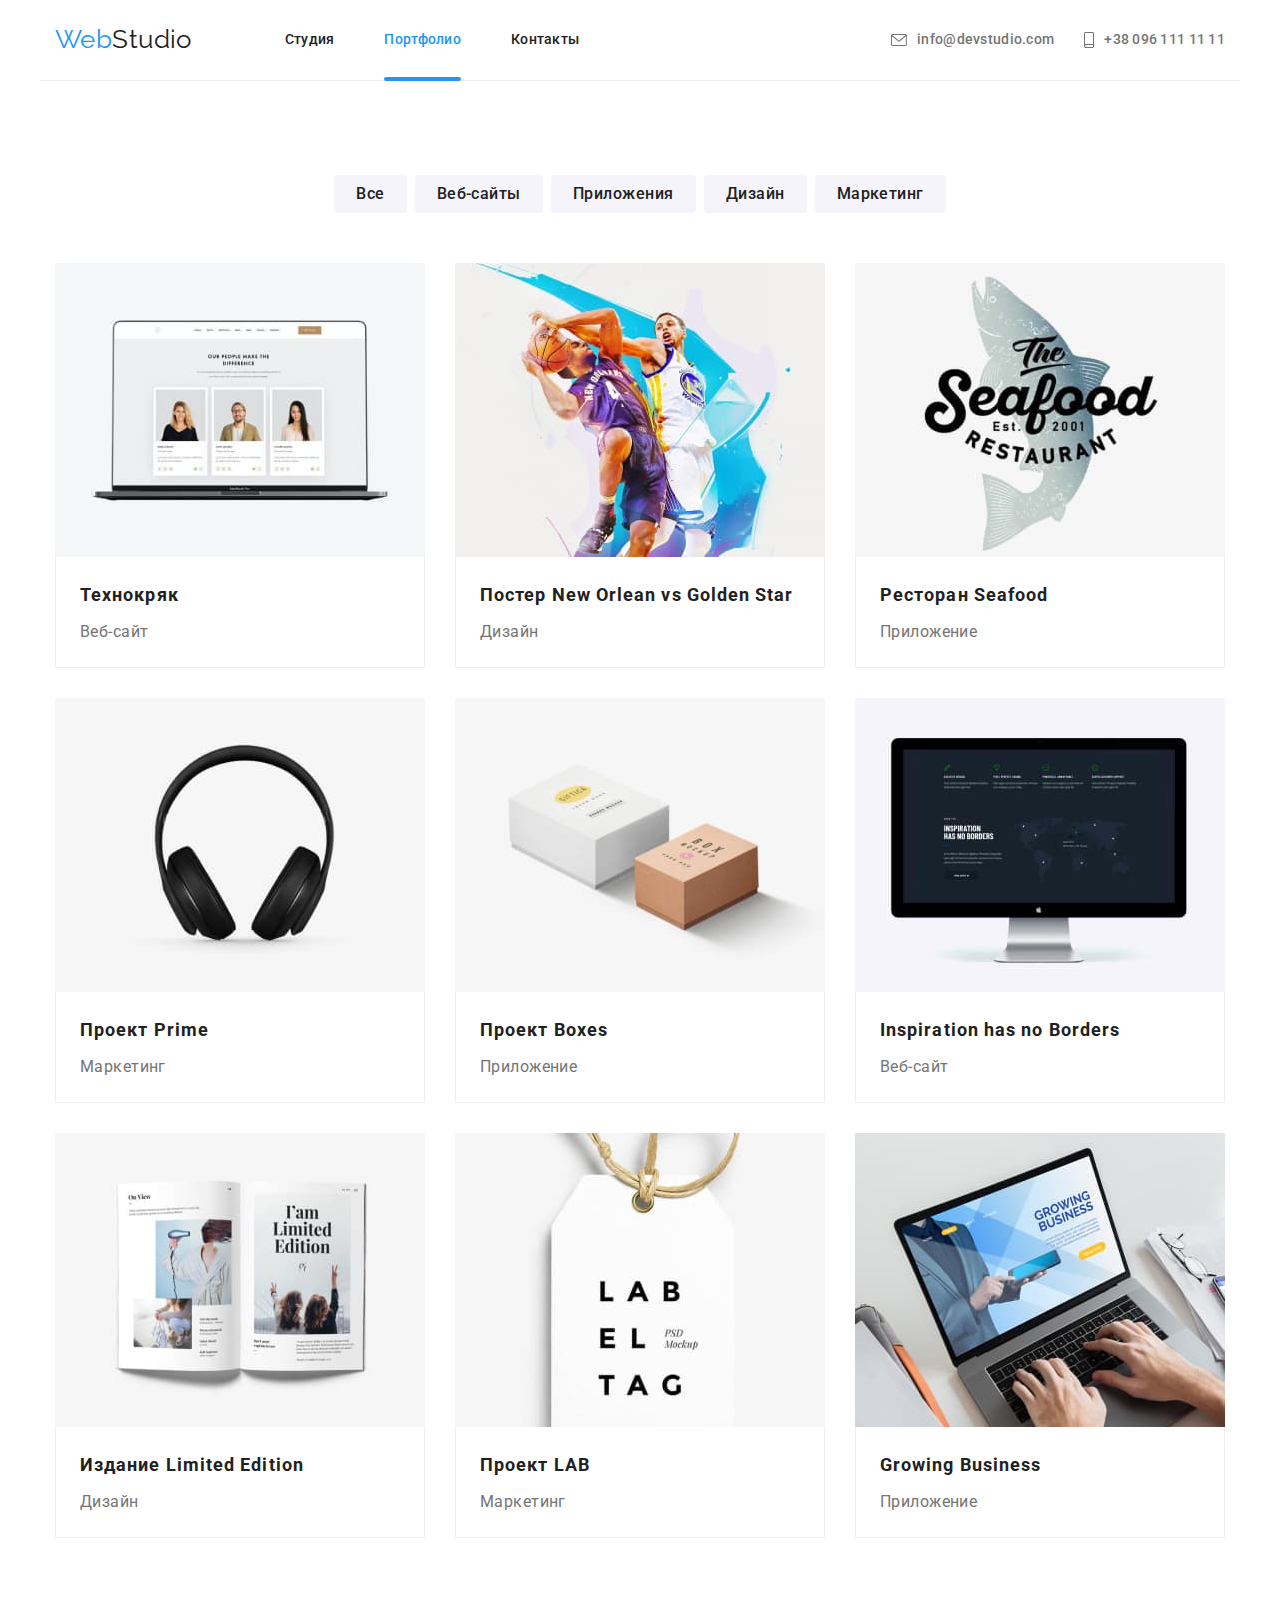
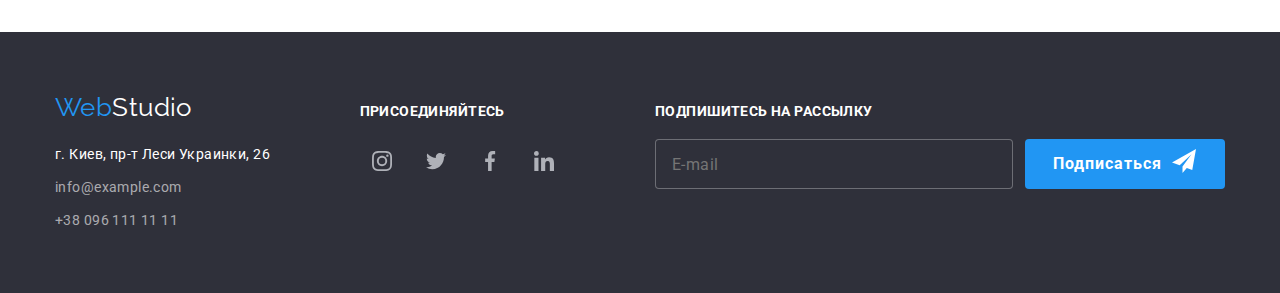
==== portfolio.html @ 9ead5c10 "bem" ====
<!DOCTYPE html>
<html lang="ru">
  <head>
    <meta charset="UTF-8" />
    <meta http-equiv="X-UA-Compatible" content="IE=edge" />
    <meta name="viewport" content="width=device-width, initial-scale=1.0" />
    <title>Портфолио</title>
    <!-- Шрифты -->
    <link rel="preconnect" href="https://fonts.googleapis.com" />
    <link rel="preconnect" href="https://fonts.gstatic.com" crossorigin />
    <link
      href="https://fonts.googleapis.com/css2?family=Raleway:wght@700&family=Roboto:wght@400;500;700;900&display=swap"
      rel="stylesheet"
    />
    <!-- Нормализация -->
    <link
      rel="stylesheet"
      href="https://cdnjs.cloudflare.com/ajax/libs/modern-normalize/1.1.0/modern-normalize.min.css"
    />
    <!-- Стили -->
    <link rel="stylesheet" href="./css/styles.css" />
  </head>
  <body>
    <header>
      <div class="container page__header">
        <nav class="nav">
          <a href="./index.html" class="header__logo logo"
            >Web<span class="header__studio">Studio </span>
          </a>
          <ul class="nav__list">
            <li class="nav__item">
              <a href="./index.html" class="nav__link">Студия</a>
            </li>
            <li class="nav__item">
              <a href="./portfolio.html" class="nav__link current">Портфолио</a>
            </li>
            <li class="nav__item">
              <a href="#" class="nav__link">Контакты</a>
            </li>
          </ul>
        </nav>
        <ul class="contact">
          <li class="contact__item">
            <a class="contact__link" href="mailto:info@devstudio.com">
              <svg class="contact__icon" width="16" height="12">
                <use href="./images/icons.svg#icon-envelope"></use>
              </svg>
              info@devstudio.com</a
            >
          </li>
          <li class="contact__item">
            <a class="contact__link" href="tel:+380961111111">
              <svg class="contact__icon" width="10" height="16">
                <use href="./images/icons.svg#icon-sphone"></use>
              </svg>
              +38 096 111 11 11</a
            >
          </li>
        </ul>
      </div>
    </header>
    <main>
      <section class="section">
        <div class="container">
          <h1 class="visually-hidden">Работы</h1>
          <!-- Работы скрыты -->
          <ul class="filtr">
            <li class="filtr__item">
              <button class="filtr__button" type="button">Все</button>
            </li>
            <li class="filtr__item">
              <button class="filtr__button" type="button">Веб-сайты</button>
            </li>
            <li class="filtr__item">
              <button class="filtr__button" type="button">Приложения</button>
            </li>
            <li class="filtr__item">
              <button class="filtr__button" type="button">Дизайн</button>
            </li>
            <li class="filtr__item">
              <button class="filtr__button" type="button">Маркетинг</button>
            </li>
          </ul>
          <ul class="project">
            <li class="project__item">
              <a class="project__link" href="#">
                <div class="project__thumb">
                  <img
                    src="./images/project-1.jpg"
                    alt="Веб-сайт"
                    width="370"
                  />
                  <div class="project__back">
                    <p>
                      Ресурс предлагает комплексные предложения с разным уровнем
                      функционала и сервисов. Все это позволит посетителю
                      получить исчерпывающие сведения о компании или частном
                      лице.
                    </p>
                  </div>
                </div>
                <div class="project__title">
                  <h2 class="project__name">Технокряк</h2>
                  <p class="project__product">Веб-сайт</p>
                </div></a
              >
            </li>
            <li class="project__item">
              <a class="project__link" href="#">
                <div class="project__thumb">
                  <img src="./images/project-2.jpg" alt="Дизайн" width="370" />
                  <div class="project__back">
                    <p>
                      Ресурс предлагает комплексные предложения с разным уровнем
                      функционала и сервисов. Все это позволит посетителю
                      получить исчерпывающие сведения о компании или частном
                      лице.
                    </p>
                  </div>
                </div>
                <div class="project__title">
                  <h2 class="project__name">
                    Постер New Orlean vs Golden Star
                  </h2>
                  <p class="project__product">Дизайн</p>
                </div></a
              >
            </li>
            <li class="project__item">
              <a class="project__link" href="#">
                <div class="project__thumb">
                  <img
                    src="./images/project-3.jpg"
                    alt="Приложение"
                    width="370"
                  />
                  <div class="project__back">
                    <p>
                      Ресурс предлагает комплексные предложения с разным уровнем
                      функционала и сервисов. Все это позволит посетителю
                      получить исчерпывающие сведения о компании или частном
                      лице.
                    </p>
                  </div>
                </div>
                <div class="project__title">
                  <h2 class="project__name">Ресторан Seafood</h2>
                  <p class="project__product">Приложение</p>
                </div></a
              >
            </li>
            <li class="project__item">
              <a class="project__link" href="#">
                <div class="project__thumb">
                  <img
                    src="./images/project-4.jpg"
                    alt="Маркетинг"
                    width="370"
                  />
                  <div class="project__back">
                    <p>
                      Ресурс предлагает комплексные предложения с разным уровнем
                      функционала и сервисов. Все это позволит посетителю
                      получить исчерпывающие сведения о компании или частном
                      лице.
                    </p>
                  </div>
                </div>
                <div class="project__title">
                  <h2 class="project__name">Проект Prime</h2>
                  <p class="project__product">Маркетинг</p>
                </div></a
              >
            </li>
            <li class="project__item">
              <a class="project__link" href="#">
                <div class="project__thumb">
                  <img
                    src="./images/project-5.jpg"
                    alt="Приложение"
                    width="370"
                  />
                  <div class="project__back">
                    <p>
                      Ресурс предлагает комплексные предложения с разным уровнем
                      функционала и сервисов. Все это позволит посетителю
                      получить исчерпывающие сведения о компании или частном
                      лице.
                    </p>
                  </div>
                </div>
                <div class="project__title">
                  <h2 class="project__name">Проект Boxes</h2>
                  <p class="project__product">Приложение</p>
                </div></a
              >
            </li>
            <li class="project__item">
              <a class="project__link" href="#">
                <div class="project__thumb">
                  <img
                    src="./images/project-6.jpg"
                    alt="Веб-сайт"
                    width="370"
                  />
                  <div class="project__back">
                    <p>
                      Ресурс предлагает комплексные предложения с разным уровнем
                      функционала и сервисов. Все это позволит посетителю
                      получить исчерпывающие сведения о компании или частном
                      лице.
                    </p>
                  </div>
                </div>
                <div class="project__title">
                  <h2 class="project__name">Inspiration has no Borders</h2>
                  <p class="project__product">Веб-сайт</p>
                </div></a
              >
            </li>
            <li class="project__item">
              <a class="project__link" href="#">
                <div class="project__thumb">
                  <img src="./images/project-7.jpg" alt="Дизайн" width="370" />
                  <div class="project__back">
                    <p>
                      Ресурс предлагает комплексные предложения с разным уровнем
                      функционала и сервисов. Все это позволит посетителю
                      получить исчерпывающие сведения о компании или частном
                      лице.
                    </p>
                  </div>
                </div>
                <div class="project__title">
                  <h2 class="project__name">Издание Limited Edition</h2>
                  <p class="project__product">Дизайн</p>
                </div></a
              >
            </li>
            <li class="project__item">
              <a class="project__link" href="#">
                <div class="project__thumb">
                  <img
                    src="./images/project-8.jpg"
                    alt="Маркетинг"
                    width="370"
                  />
                  <div class="project__back">
                    <p>
                      Ресурс предлагает комплексные предложения с разным уровнем
                      функционала и сервисов. Все это позволит посетителю
                      получить исчерпывающие сведения о компании или частном
                      лице.
                    </p>
                  </div>
                </div>
                <div class="project__title">
                  <h2 class="project__name">Проект LAB</h2>
                  <p class="project__product">Маркетинг</p>
                </div></a
              >
            </li>
            <li class="project__item">
              <a class="project__link" href="#">
                <div class="project__thumb">
                  <img
                    src="./images/project-9.jpg"
                    alt="Приложение"
                    width="370"
                  />
                  <div class="project__back">
                    <p>
                      Ресурс предлагает комплексные предложения с разным уровнем
                      функционала и сервисов. Все это позволит посетителю
                      получить исчерпывающие сведения о компании или частном
                      лице.
                    </p>
                  </div>
                </div>
                <div class="project__title">
                  <h2 class="project__name">Growing Business</h2>
                  <p class="project__product">Приложение</p>
                </div></a
              >
            </li>
          </ul>
        </div>
      </section>
    </main>
    <footer class="section footer">
      <div class="container basement">
        <div class="info">
          <a href="./index.html" class="logo"
            >Web<span class="basement-studio">Studio</span>
          </a>
          <address>
            <ul class="info__list">
              <li class="info__item">
                <a
                  class="info__link"
                  href="https://goo.gl/maps/kv4M4T3cow1a3KDr5"
                  >г. Киев, пр-т Леси Украинки, 26</a
                >
              </li>
              <li class="info__item">
                <a class="info__contact" href="mailto:info@example.com"
                  >info@example.com</a
                >
              </li>
              <li class="info__item">
                <a class="info__contact" href="tel:+380961111111"
                  >+38 096 111 11 11</a
                >
              </li>
            </ul>
          </address>
        </div>
        <div class="social">
          <strong class="basement__title">присоединяйтесь</strong>
          <ul class="social__list">
            <li class="social__item">
              <a class="social__link" href="#">
                <svg class="social__icon instagram">
                  <use href="./images/icons.svg#icon-instagram"></use>
                </svg>
              </a>
            </li>
            <li class="social__item">
              <a class="social__link" href="#">
                <svg class="social__icon twitter">
                  <use href="./images/icons.svg#icon-twitter"></use>
                </svg>
              </a>
            </li>
            <li class="social__item">
              <a class="social__link" href="#">
                <svg class="social__icon facebook">
                  <use href="./images/icons.svg#icon-facebook"></use>
                </svg>
              </a>
            </li>
            <li class="social__item">
              <a class="social__link" href="#">
                <svg class="social__icon linkedin">
                  <use href="./images/icons.svg#icon-linkedin"></use>
                </svg>
              </a>
            </li>
          </ul>
        </div>
        <div class="subscribe">
          <strong class="basement__title">Подпишитесь на рассылку</strong>
          <form class="subscribe__form">
            <label>
              <input
                placeholder="E-mail"
                type="email"
                class="subscribe__input"
              />
            </label>
            <button type="submit" class="button subscribe__button">
              Подписаться
              <svg class="subscribe__send">
                <use href="./images/icons.svg#icon-send"></use>
              </svg>
            </button>
          </form>
        </div>
      </div>
    </footer>
    <script src="./js/modal.js"></script>
  </body>
</html>
---- css/styles.css ----
/* ------------------------------------------- */
:root {
  --general-text-color: #757575;
  --link-hover-color: #2196f3;
  --tit-text-color: #212121;
  --white-text-color: #FFFFFF;
  --bcg-filtr-color:#F5F4FA;
  --bg-color-second:#2F303A;
  --background-color-hover: #188CE8;
  --border-color: #eeeeee;
  --social-network: #AFB1B8;
  --contact-text-color:rgba(255, 255, 255, 0.6);
  --social-network-bcg:rgba(255, 255, 255, 0.1);
  --doing-bcg:rgba(47, 48, 58, 0.8);
  --project-bcg:rgba(33, 150, 243, 0.9);
  --input-bcg:rgba(255, 255, 255, 0.3);
}
/* ------------------------------------------- */
/* Сброс стилей */
h1,h2,h3,h4,p,ul {
  margin: 0;
  padding: 0;
}
ul {
  list-style: none;
  font-style: normal;
}
a {
  text-decoration: none;
}
img {
  display: block;
  max-width: 100%;
  height: auto;
}
/* Сброс стилей */
/* ------------------------------------------- */
body {
  background-color: var(--white-text-color);
  font-family: Roboto, sans-serif;
  letter-spacing: 0.03em;
  color: var(--general-text-color);
  font-size: 14px;
}
/* ------------------------------------------- */
.container {
  margin: 0 auto;
  width: 1200px;
  padding-left: 15px;
  padding-right: 15px;
}
.title {
  font-weight: 700;
  font-size: 36px;
  line-height: 1.16;
  text-align: center;
  color: var(--tit-text-color);
}
.section {
  max-width: 1600px;
  margin-left: auto;
  margin-right: auto;
  padding-top: 94px;
  padding-bottom: 94px;
}
.visually-hidden {
  position: absolute;
  width: 1px;
  height: 1px;
  margin: -1px;
  padding: 0;
  overflow: hidden;
  border: 0;
  clip: rect(0 0 0 0);
}


/* ------------------------------------------- */
/* Hedder */
.page__header {
  display: flex;
  max-width: 1600px;
  padding-top: 0px;
  padding-bottom: 0px;
  margin-left: auto;
  margin-right: auto;
  border-bottom:var(--border-color) solid 1px;
}
.nav {
  display: flex;
}
.header__logo {
  padding-top: 24px;
  padding-bottom: 25px;
  margin-right: 93px;
}

/* общие стили лого */
.logo {
  font-family: Raleway, sans-serif;
  font-size: 26px;
  line-height: 1.19;
  color: var(--link-hover-color);
}
.header__studio {
  color: var(--tit-text-color);
}
.basement-studio {
  color: var(--white-text-color);
}
/*  */


.nav__list {
  display: flex;
}
.nav__item:not(:first-child) {
  margin-left: 50px;
}
.nav__link {
  display: flex;
  padding-top: 32px;
  padding-bottom: 32px;
  letter-spacing: 0.02em;
  font-weight: 500;
  line-height: 1.14;
  color: var(--tit-text-color);
  transition: color 250ms cubic-bezier(0.4, 0, 0.2, 1);
}
.nav__link:hover,
.nav__link:focus {
  color: var(--link-hover-color);
}
.current {
  color: var(--link-hover-color);
  position: relative;
}
.current::after {
  content: "";
  position: absolute;
  bottom: -1px;
  left: 0;
  width: 100%;
  height: 4px;
  background-color: var(--link-hover-color);
  border-radius: 2px;
}
.contact {
  display: flex;
  margin-left: auto;
}
.contact__item:last-child {
  margin-left: 30px;
}
.contact__link{
  display: flex;
  align-items: center;
  padding-top: 32px;
  padding-bottom: 32px;
  letter-spacing: 0.02em;
  font-weight: 500;
  line-height: 1.14;
  transition: color 250ms cubic-bezier(0.4, 0, 0.2, 1);
  color: var(--general-text-color);
}
.contact__link:hover,
.contact__link:focus {
  color: var(--link-hover-color);
}
.contact__icon {
  fill: currentColor;
  margin-right: 10px;
}
/* Hedder */
/* ------------------------------------------- */
/* Backdrop */
.backdrop {
  position: fixed;
  width: 100%;
  height: 100%;
  top: 0;
  left: 0;
  background-color: rgba(0, 0, 0, 0.2);
  opacity: 1;
  transform: scale(1);
  z-index: 1;
  transition: transform 250ms cubic-bezier(0.4, 0, 0.2, 1), 
visibility 250ms cubic-bezier(0.4, 0, 0.2, 1),
opacity 250ms cubic-bezier(0.4, 0, 0.2, 1);
}
.is-hidden {
  visibility: hidden;
  opacity: 0;
  transform: scale(0);
  pointer-events: none;
}
.modal {
  position: absolute;
  display: block;
  top: 50%;
  left: 50%;
  transform: translate(-50%, -50%);
  padding: 40px;

  min-width: 528px;
  box-shadow: 0px 1px 3px rgba(0, 0, 0, 0.12),
  0px 1px 1px rgba(0, 0, 0, 0.14),
  0px 2px 1px rgba(0, 0, 0, 0.2);
  border-radius: 4px;
  background-color: var(--white-text-color);

}
.modal__close {
  position: absolute;
  padding: 0;
  right: 8px;
  top: 8px;
  width: 30px;
  height: 30px;
  cursor: pointer;
  background-color: var(--white-text-color);
  border: 1px solid rgba(0, 0, 0, 0.1);
  border-radius: 50%;
}

.modal__icon {
  width: 11px;
  height: 11px;
  fill: black;
  transition: fill 250ms cubic-bezier(0.4, 0, 0.2, 1);
}

.modal__close:hover .modal__icon,
.modal__close:focus .modal__icon {
  fill: var(--link-hover-color);
}

.form__header {
  display: block;
  padding-left: 4px;
  font-weight: 700;
  font-size: 20px;
  line-height: 1.15;
  color: var(--tit-text-color);
}
.form__field {
  display: block;
  position: relative;

}
.form__input {
  width: 100%;
  padding-top: 12px;
  padding-bottom: 12px;
  padding-left: 42px;
  margin-top: 4px;
  border: 1px solid rgba(33, 33, 33, 0.2);
  border-radius: 4px;
}
.form__input:focus {
  border: 1px solid var(--link-hover-color);
  outline: var(--link-hover-color);
  cursor: pointer;
}
.form__label {
  display: block;
  margin-top: 10px;
  font-size: 12px;
  line-height: 1.16;
  letter-spacing: 0.01em;
}
.form__icon {
  fill: var(--tit-text-color);
  position: absolute;
  top: 29px;
  left: 15px;
  width: 18px;
  height: 18px;
}
.form__input:focus + .form__icon {
  fill: var(--link-hover-color);
}
.form__input--comment {
  display: block;
  padding-left: 16px;
  padding-right: 16px;
  resize: none;
  height: 120px;
}
.form__input--comment::placeholder {
  font-size: 12px;
  line-height: 1.16;
  letter-spacing: 0.01em;
  color: rgba(117, 117, 117, 0.5);
}
.check {
position: relative;
display: flex;
margin-top: 20px;
margin-bottom: 30px;
}
.check__label {
  line-height: 1.71;
  margin-left: 30px;
}
.chec__link {
  color: var(--link-hover-color);
  text-decoration: underline;
}
.check__input {
  position: absolute;
  width: 1px;
  height: 1px;
  margin: -1px;
  padding: 0;
  overflow: hidden;
  border: 0;
  clip: rect(0 0 0 0);
}
.check__icon {
  position: absolute;
  display: block;
  width: 16px;
  height: 15px;
  top: 4px;
  left: 9px;
  background-size: cover;
  background-position:center;
  background-origin: border-box;
  background-image: url(../images/border.svg);
  transition: background-image 250ms cubic-bezier(0.4, 0, 0.2, 1);
}
.check__input:checked ~ .check__icon{
border-color: transparent;
background-image: url(../images/check1.svg);
}


/* Backdrop */
/* ------------------------------------------- */
/* Section one */
.hero {
  background-color: var(--bg-color-second);
  background-image: linear-gradient( to right,rgba(47, 48, 58, 0.4), rgba(47, 48, 58, 0.4)),url("../images/bcg-img.jpg");
  background-repeat: no-repeat;
  background-position: center;
  background-size: cover;
  text-align: center;
  padding-top: 200px;
  padding-bottom: 200px;
  max-width: 1600px;
}
.hero__title{
  margin: 0 auto 30px;
  width: 696px;
  font-weight: 900;
  font-size: 44px;
  line-height: 1.36;
  letter-spacing: 0.06em;
  text-transform: uppercase;
  color: var(--white-text-color);
}

/* Section one */
/* ------------------------------------------- */
/* Section two */
.peculiarities {
  padding-bottom: 0;
}
.peculiarities__list {
  display: flex;
  justify-content: center;
}
.peculiarities__title {
  margin-top: 30px;
  margin-bottom: 10px;
  font-weight: 700;
  line-height: 1.14;
  font-size: 14px;
  text-transform: uppercase;
  color: var(--tit-text-color);
}
.peculiarities__item:not(:last-child) {
  margin-right: 30px;
}
.peculiarities__box {
  display: flex;
  align-items: center;
  justify-content: center;
  height: 120px;
  background-color: var(--bcg-filtr-color);
}
.peculiarities__par {
  line-height: 1.71;
}
/* Section two */
/* ------------------------------------------- */
/* Section three */
.doing__list{
  display: flex;
  margin-top: 50px;
}
.doing__item {
  display: flex;
}
.doing__item:not(:last-child) {
  margin-right: 30px;
}
.doing__thumb {
  position: relative;
}
.doing__caption {
  position: absolute;
  bottom: 0;
  width: 100%;
  height: 70px;
  background-color: var(--doing-bcg);
  padding-top: 27px;
}
.doing__name {
  font-weight: 700;
  font-size: 14px;
  line-height: 1.14;
  text-align: center;
  text-transform: uppercase;
  color: var(--white-text-color);
}
/* Section three */
/* ------------------------------------------- */
/* Section four */
.employee {
  background-color: var(--bcg-filtr-color);
}
.employee__list {
  display: flex;
  flex-wrap: wrap;
  margin-top: 50px;
}
.employee__name, .employee__position{
  font-size: 16px;
  line-height: 1.18;
  text-align: center;
}
.employee__name {
  margin-bottom: 10px;
  font-weight: 500;
  color: var(--tit-text-color);
}
.employee__item:not(:last-child) {
  margin-right: 30px;
}
.employee__item {
box-shadow: 0px 1px 3px rgba(0, 0, 0, 0.12),
0px 1px 1px rgba(0, 0, 0, 0.14),
0px 2px 1px rgba(0, 0, 0, 0.2);
}

.employee__caption{
  background-color: var(--white-text-color);
  padding-top: 30px;
  padding-bottom: 30px;
  border-radius: 0px 0px 4px 4px;
  border-right: var(--border-color) solid 1px;
  border-bottom: var(--border-color) solid 1px;
  border-left: var(--border-color) solid 1px;
}
.employee__position {
  margin-bottom: 16px;
}

/* Section four */
/* ------------------------------------------- */
/* Section five */
.client__list{
  display: flex;
  justify-content: center;
  margin-top: 50px;
}
.client__link {
  display: flex;
  border-radius: 4px;
  border: 1px solid var(--social-network);
  color: var(--social-network);
  transition: color 250ms cubic-bezier(0.4, 0, 0.2, 1),
   border 250ms cubic-bezier(0.4, 0, 0.2, 1);
}
.client__link:hover,
.client__link:focus {
  border: 1px solid var(--link-hover-color);
  color: var(--link-hover-color);
}
.client__item:not(:last-child) {
  margin-right: 30px;
}
.client__icon {
  fill: currentColor;
  width: 170px;
  height: 92px;
}
/* Section five */
/* ------------------------------------------- */
/* Filtr */
.filtr {
  display: flex;
  justify-content: center;
  margin-bottom: 50px;
}
.filtr__item:not(:last-child) {
  margin-right: 8px;
}
.filtr__button {
  padding: 6px 22px;
  border-radius: 4px;
  border: none;
  cursor: pointer;
  font-family: Roboto,sans-serif;  
  font-weight: 500;
  font-size: 16px;
  line-height: 1.62;
  letter-spacing: 0.03em;
  background-color: var(--bcg-filtr-color);
  color: var(--tit-text-color);
  transition: color 250ms cubic-bezier(0.4, 0, 0.2, 1), 
  background-color 250ms cubic-bezier(0.4, 0, 0.2, 1), 
  box-shadow 250ms cubic-bezier(0.4, 0, 0.2, 1);
}
.filtr__button:hover,
.filtr__button:focus {
  background-color: var(--link-hover-color);
  color: var(--white-text-color);
  box-shadow: 0px 3px 1px rgba(0, 0, 0, 0.1), 0px 1px 2px rgba(0, 0, 0, 0.08), 0px 2px 2px rgba(0, 0, 0, 0.12);
}
/* Filtr */
/* ------------------------------------------- */
/* Project */

.project {
  display: flex;
  flex-wrap: wrap;
  margin-left: -30px;
  margin-top: -30px;
}
.project__item {
  margin-left: 30px;
  margin-top: 30px;
}
.project__name {
  margin-bottom: 4px;
  font-weight: 700;
  font-size: 18px;
  line-height: 2;
  letter-spacing: 0.06em;
  color: var(--tit-text-color);
}

.project__product {
  font-size: 16px;
  line-height: 1.88;
  color: var(--general-text-color);
}

.project__title {
  padding: 20px 24px;
  border-left: var(--border-color) solid 1px;
  border-right: var(--border-color) solid 1px;
  border-bottom: var(--border-color) solid 1px;
}
.project__link {
  display: block;
  transition: box-shadow 250ms cubic-bezier(0.4, 0, 0.2, 1);
}
.project__link:hover,
.project__link:focus {
  box-shadow: 0px 1px 1px rgba(0, 0, 0, 0.12),
  0px 4px 4px rgba(0, 0, 0, 0.06),
  1px 4px 6px rgba(0, 0, 0, 0.16);
}
.project__thumb {
  position: relative;
  overflow: hidden;
}
.project__back {
  position: absolute;
  padding: 63px 24px;
  top: 0;

  background-color: var(--project-bcg) ;
  color: var(--white-text-color);
  font-size: 18px;
  line-height: 1.56;

  transition: transform 500ms cubic-bezier(0.4, 0, 0.2, 1);
  transform: translateY(100%);
}
.project__link:hover .project__back,
.project__link:focus .project__back{
  transform: translateY(0);
}
/* Project */
/* ------------------------------------------- */
/* Footer */

.footer {
  background-color: var(--bg-color-second);
  padding-top: 60px;
  padding-bottom: 60px;
}
.basement {
  display: flex;
  align-items: baseline;
}
.basement__title {
  display: block;
  margin-bottom: 20px;
  font-weight: 700;
  line-height: 16px;
  text-transform: uppercase;
  color: var(--white-text-color);
}
.info__link {
  color: var(--white-text-color);
}
.info__list {
  margin-top: 20px;
  line-height: 1.71;
}
.info__item:not(:first-child) {
  margin-top: 9px;
}
.info__contact {
  color: var(--contact-text-color);
  transition: color 250ms cubic-bezier(0.4, 0, 0.2, 1);
}

.info__contact:hover,
.info__contact:focus {
  color: var(--link-hover-color);
}
.social {
  margin-left: auto; /* margin-left: 70px; */
}
.subscribe {
  margin-left: auto; /* margin-left: 93px; */
}
.subscribe__form {
  display: flex;
}
.subscribe__input {
  padding: 0 16px;
  margin-right: 12px;
  width: 358px;
  height: 50px;
  border-radius: 4px;
  border: 1px solid var(--input-bcg);
  color: var(--contact-text-color);
  font-family: 'Roboto';
  font-size: 16px;
  line-height: 1.25;
  letter-spacing: 0.03em;
  background-color:var(--bg-color-second);
}
.subscribe__input:focus {
  border: 1px solid var(--link-hover-color);
  outline: var(--link-hover-color);
  cursor: pointer;
}

.subscribe__send {
  margin-left: 10px;
  width:24px;
  height: 24px;
  fill:var(--white-text-color);
}

/* Footer */

/* ------------------------------------------- */

/* button  */

.button {
  width: 200px;
  height: 50px;
  border-radius: 4px;
  border: none;
  cursor: pointer;
  font-weight: 700;
  font-size: 16px;
  line-height: 1.88;
  letter-spacing: 0.06em;
  color: var(--white-text-color);
  background-color: var(--link-hover-color);
}
.button__order {
  transition: background-color 250ms cubic-bezier(0.4, 0, 0.2, 1);
}
.button__order:hover,
.button__order:focus {
  background-color: var(--background-color-hover);
}
.button__submit {
  display: block;
  margin: 0 auto;
}
.subscribe__button {
  display: flex;
  padding: 10px 28px;
}

/* социальные сети */
.social__icon {
  width: 20px;
  height: 20px;
}
.social__list {
  display: flex;
  justify-content: center;
}
.social__item:not(:last-child) {
  margin-right: 10px;
}
.social__link {
  display: flex;
  justify-content: center;
  align-items: center;
  width: 44px;
  height: 44px;
  border-radius: 50%;
  fill: var(--social-network);
  transition: fill 250ms cubic-bezier(0.4, 0, 0.2, 1),
    background-color 250ms cubic-bezier(0.4, 0, 0.2, 1);
}
.social__link:hover,
.social__link:focus {
  fill: var(--white-text-color);
  background-color: var(--link-hover-color);
}
.social__link--footer {
  fill: var(--white-text-color);
  background-color: var(--social-network-bcg);
  transition: background-color 250ms cubic-bezier(0.4, 0, 0.2, 1);
}
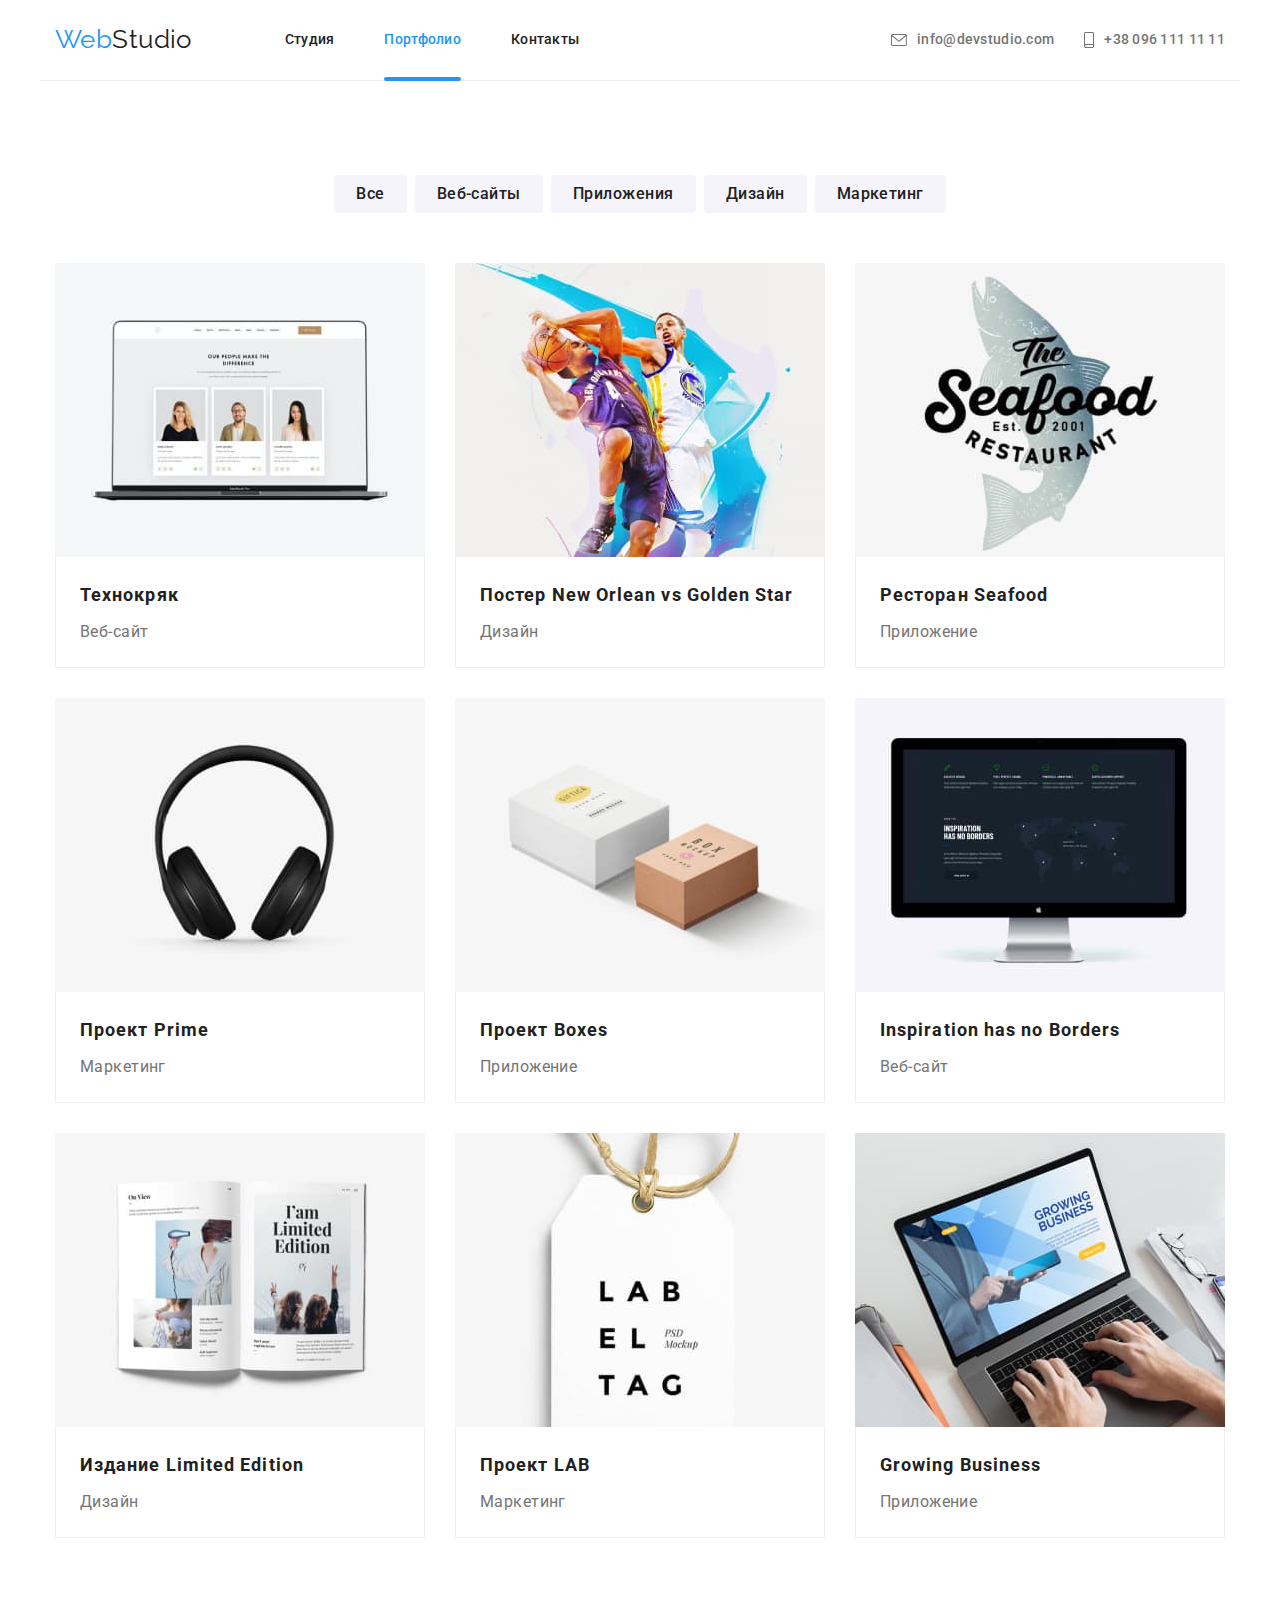
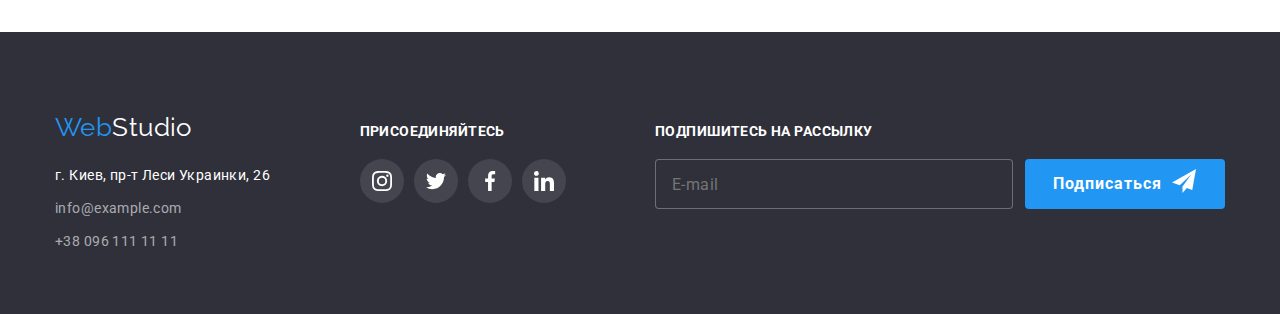
==== commit b5594755: "scss" ====
--- a/portfolio.html
+++ b/portfolio.html
@@ -18,16 +18,16 @@
       href="https://cdnjs.cloudflare.com/ajax/libs/modern-normalize/1.1.0/modern-normalize.min.css"
     />
     <!-- Стили -->
-    <link rel="stylesheet" href="./css/styles.css" />
+    <link rel="stylesheet" href="./css/main.min.css" />
   </head>
   <body>
     <header>
       <div class="container page__header">
-        <nav class="nav">
+        <nav class="navigation">
           <a href="./index.html" class="header__logo logo"
             >Web<span class="header__studio">Studio </span>
           </a>
-          <ul class="nav__list">
+          <ul class="nav">
             <li class="nav__item">
               <a href="./index.html" class="nav__link">Студия</a>
             </li>
@@ -294,7 +294,7 @@
             >Web<span class="basement-studio">Studio</span>
           </a>
           <address>
-            <ul class="info__list">
+            <ul class="info">
               <li class="info__item">
                 <a
                   class="info__link"
@@ -315,32 +315,32 @@
             </ul>
           </address>
         </div>
-        <div class="social">
+        <div class="connect">
           <strong class="basement__title">присоединяйтесь</strong>
-          <ul class="social__list">
+          <ul class="social">
             <li class="social__item">
-              <a class="social__link" href="#">
+              <a class="social__link social__link--footer" href="#">
                 <svg class="social__icon instagram">
                   <use href="./images/icons.svg#icon-instagram"></use>
                 </svg>
               </a>
             </li>
             <li class="social__item">
-              <a class="social__link" href="#">
+              <a class="social__link social__link--footer" href="#">
                 <svg class="social__icon twitter">
                   <use href="./images/icons.svg#icon-twitter"></use>
                 </svg>
               </a>
             </li>
             <li class="social__item">
-              <a class="social__link" href="#">
+              <a class="social__link social__link--footer" href="#">
                 <svg class="social__icon facebook">
                   <use href="./images/icons.svg#icon-facebook"></use>
                 </svg>
               </a>
             </li>
             <li class="social__item">
-              <a class="social__link" href="#">
+              <a class="social__link social__link--footer" href="#">
                 <svg class="social__icon linkedin">
                   <use href="./images/icons.svg#icon-linkedin"></use>
                 </svg>
--- a/css/main.min.css
+++ b/css/main.min.css
@@ -0,0 +1,2 @@
+:root{--general-text-color: #757575;--link-hover-color: #2196f3;--tit-text-color: #212121;--white-text-color: #FFFFFF;--bcg-filtr-color: #F5F4FA;--bg-color-second: #2F303A;--background-color-hover: #188CE8;--border-color: #eeeeee;--social-network: #AFB1B8;--contact-text-color: rgba(255, 255, 255, 0.6);--social-network-bcg: rgba(255, 255, 255, 0.1);--doing-bcg: rgba(47, 48, 58, 0.8);--project-bcg: rgba(33, 150, 243, 0.9);--input-bcg: rgba(255, 255, 255, 0.3)}.visually-hidden{position:absolute;width:1px;height:1px;margin:-1px;padding:0;overflow:hidden;border:0;clip:rect(0 0 0 0)}h1,h2,h3,h4,p,ul{margin:0;padding:0}ul{list-style:none;font-style:normal}a{text-decoration:none}img{display:block;max-width:100%;height:auto}body{background-color:var(--white-text-color);font-family:Roboto, sans-serif;letter-spacing:0.03em;color:var(--general-text-color);font-size:14px}.container{margin:0 auto;width:1200px;padding-left:15px;padding-right:15px}.section{max-width:1600px;margin-left:auto;margin-right:auto;padding-top:94px;padding-bottom:94px}.title{font-weight:700;font-size:36px;line-height:1.16;text-align:center;color:var(--tit-text-color)}.page__header{display:-webkit-box;display:-ms-flexbox;display:flex;max-width:1600px;padding-top:0px;padding-bottom:0px;margin-left:auto;margin-right:auto;border-bottom:var(--border-color) solid 1px}.navigation{display:-webkit-box;display:-ms-flexbox;display:flex}.header__logo{padding-top:24px;padding-bottom:25px;margin-right:93px}.nav{display:-webkit-box;display:-ms-flexbox;display:flex}.nav__item:not(:first-child){margin-left:50px}.nav__link{display:-webkit-box;display:-ms-flexbox;display:flex;padding-top:32px;padding-bottom:32px;letter-spacing:0.02em;font-weight:500;line-height:1.14;color:var(--tit-text-color);-webkit-transition:color 250ms cubic-bezier(0.4, 0, 0.2, 1);transition:color 250ms cubic-bezier(0.4, 0, 0.2, 1)}.nav__link:hover,.nav__link:focus{color:var(--link-hover-color)}.current{color:var(--link-hover-color);position:relative}.current::after{content:"";position:absolute;bottom:-1px;left:0;width:100%;height:4px;background-color:var(--link-hover-color);border-radius:2px}.contact{display:-webkit-box;display:-ms-flexbox;display:flex;margin-left:auto}.contact__item:last-child{margin-left:30px}.contact__link{display:-webkit-box;display:-ms-flexbox;display:flex;-webkit-box-align:center;-ms-flex-align:center;align-items:center;padding-top:32px;padding-bottom:32px;letter-spacing:0.02em;font-weight:500;line-height:1.14;-webkit-transition:color 250ms cubic-bezier(0.4, 0, 0.2, 1);transition:color 250ms cubic-bezier(0.4, 0, 0.2, 1);color:var(--general-text-color)}.contact__link:hover,.contact__link:focus{color:var(--link-hover-color)}.contact__icon{fill:currentColor;margin-right:10px}.logo{font-family:Raleway, sans-serif;font-size:26px;line-height:1.19;color:var(--link-hover-color)}.header__studio{color:var(--tit-text-color)}.basement-studio{color:var(--white-text-color)}.hero{background-color:var(--bg-color-second);background-image:-webkit-gradient(linear, left top, right top, from(rgba(47,48,58,0.4)), to(rgba(47,48,58,0.4))),url("../images/bcg-img.jpg");background-image:linear-gradient(to right, rgba(47,48,58,0.4), rgba(47,48,58,0.4)),url("../images/bcg-img.jpg");background-repeat:no-repeat;background-position:center;background-size:cover;text-align:center;padding-top:200px;padding-bottom:200px;max-width:1600px}.hero__title{margin:0 auto 30px;width:696px;font-weight:900;font-size:44px;line-height:1.36;letter-spacing:0.06em;text-transform:uppercase;color:var(--white-text-color)}.backdrop{position:fixed;width:100%;height:100%;top:0;left:0;background-color:rgba(0,0,0,0.2);opacity:1;-webkit-transform:scale(1);transform:scale(1);z-index:1;-webkit-transition:visibility 250ms cubic-bezier(0.4, 0, 0.2, 1),opacity 250ms cubic-bezier(0.4, 0, 0.2, 1),-webkit-transform 250ms cubic-bezier(0.4, 0, 0.2, 1);transition:visibility 250ms cubic-bezier(0.4, 0, 0.2, 1),opacity 250ms cubic-bezier(0.4, 0, 0.2, 1),-webkit-transform 250ms cubic-bezier(0.4, 0, 0.2, 1);transition:transform 250ms cubic-bezier(0.4, 0, 0.2, 1),visibility 250ms cubic-bezier(0.4, 0, 0.2, 1),opacity 250ms cubic-bezier(0.4, 0, 0.2, 1);transition:transform 250ms cubic-bezier(0.4, 0, 0.2, 1),visibility 250ms cubic-bezier(0.4, 0, 0.2, 1),opacity 250ms cubic-bezier(0.4, 0, 0.2, 1),-webkit-transform 250ms cubic-bezier(0.4, 0, 0.2, 1)}.is-hidden{visibility:hidden;opacity:0;-webkit-transform:scale(0);transform:scale(0);pointer-events:none}.modal{position:absolute;display:block;top:50%;left:50%;-webkit-transform:translate(-50%, -50%);transform:translate(-50%, -50%);padding:40px;min-width:528px;-webkit-box-shadow:0px 1px 3px rgba(0,0,0,0.12),0px 1px 1px rgba(0,0,0,0.14),0px 2px 1px rgba(0,0,0,0.2);box-shadow:0px 1px 3px rgba(0,0,0,0.12),0px 1px 1px rgba(0,0,0,0.14),0px 2px 1px rgba(0,0,0,0.2);border-radius:4px;background-color:var(--white-text-color)}.modal__close{position:absolute;padding:0;right:8px;top:8px;width:30px;height:30px;cursor:pointer;background-color:var(--white-text-color);border:1px solid rgba(0,0,0,0.1);border-radius:50%}.modal__icon{width:11px;height:11px;fill:black;-webkit-transition:fill 250ms cubic-bezier(0.4, 0, 0.2, 1);transition:fill 250ms cubic-bezier(0.4, 0, 0.2, 1)}.modal__close:hover .modal__icon,.modal__close:focus .modal__icon{fill:var(--link-hover-color)}.form__header{display:block;padding-left:4px;font-weight:700;font-size:20px;line-height:1.15;color:var(--tit-text-color)}.form__field{display:block;position:relative}.form__input{width:100%;padding-top:12px;padding-bottom:12px;padding-left:42px;margin-top:4px;border:1px solid rgba(33,33,33,0.2);border-radius:4px}.form__input:focus{border:1px solid var(--link-hover-color);outline:var(--link-hover-color);cursor:pointer}.form__label{display:block;margin-top:10px;font-size:12px;line-height:1.16;letter-spacing:0.01em}.form__icon{fill:var(--tit-text-color);position:absolute;top:29px;left:15px;width:18px;height:18px}.form__input:focus+.form__icon{fill:var(--link-hover-color)}.form__input--comment{display:block;padding-left:16px;padding-right:16px;resize:none;height:120px}.form__input--comment::-webkit-input-placeholder{font-size:12px;line-height:1.16;letter-spacing:0.01em;color:rgba(117,117,117,0.5)}.form__input--comment:-ms-input-placeholder{font-size:12px;line-height:1.16;letter-spacing:0.01em;color:rgba(117,117,117,0.5)}.form__input--comment::-ms-input-placeholder{font-size:12px;line-height:1.16;letter-spacing:0.01em;color:rgba(117,117,117,0.5)}.form__input--comment::placeholder{font-size:12px;line-height:1.16;letter-spacing:0.01em;color:rgba(117,117,117,0.5)}.check{position:relative;display:-webkit-box;display:-ms-flexbox;display:flex;margin-top:20px;margin-bottom:30px}.check__label{line-height:1.71;margin-left:30px}.chec__link{color:var(--link-hover-color);text-decoration:underline}.check__input{position:absolute;width:1px;height:1px;margin:-1px;padding:0;overflow:hidden;border:0;clip:rect(0 0 0 0)}.check__icon{position:absolute;display:block;width:16px;height:15px;top:4px;left:9px;background-size:cover;background-position:center;background-origin:border-box;background-image:url(../images/border.svg);-webkit-transition:background-image 250ms cubic-bezier(0.4, 0, 0.2, 1);transition:background-image 250ms cubic-bezier(0.4, 0, 0.2, 1)}.check__input:checked ~ .check__icon{border-color:transparent;background-image:url(../images/check1.svg)}.peculiarities{padding-bottom:0}.peculiarities{display:-webkit-box;display:-ms-flexbox;display:flex;-webkit-box-pack:center;-ms-flex-pack:center;justify-content:center}.peculiarities__title{margin-top:30px;margin-bottom:10px;font-weight:700;line-height:1.14;font-size:14px;text-transform:uppercase;color:var(--tit-text-color)}.peculiarities__item:not(:last-child){margin-right:30px}.peculiarities__box{display:-webkit-box;display:-ms-flexbox;display:flex;-webkit-box-align:center;-ms-flex-align:center;align-items:center;-webkit-box-pack:center;-ms-flex-pack:center;justify-content:center;height:120px;background-color:var(--bcg-filtr-color)}.peculiarities__par{line-height:1.71}.doing{display:-webkit-box;display:-ms-flexbox;display:flex;margin-top:50px}.doing__item{display:-webkit-box;display:-ms-flexbox;display:flex}.doing__item:not(:last-child){margin-right:30px}.doing__thumb{position:relative}.doing__caption{position:absolute;bottom:0;width:100%;height:70px;background-color:var(--doing-bcg);padding-top:27px}.doing__name{font-weight:700;font-size:14px;line-height:1.14;text-align:center;text-transform:uppercase;color:var(--white-text-color)}.team{background-color:var(--bcg-filtr-color)}.employee{display:-webkit-box;display:-ms-flexbox;display:flex;-ms-flex-wrap:wrap;flex-wrap:wrap;margin-top:50px}.employee__name,.employee__position{font-size:16px;line-height:1.18;text-align:center}.employee__name{margin-bottom:10px;font-weight:500;color:var(--tit-text-color)}.employee__item:not(:last-child){margin-right:30px}.employee__item{-webkit-box-shadow:0px 1px 3px rgba(0,0,0,0.12),0px 1px 1px rgba(0,0,0,0.14),0px 2px 1px rgba(0,0,0,0.2);box-shadow:0px 1px 3px rgba(0,0,0,0.12),0px 1px 1px rgba(0,0,0,0.14),0px 2px 1px rgba(0,0,0,0.2)}.employee__caption{background-color:var(--white-text-color);padding-top:30px;padding-bottom:30px;border-radius:0px 0px 4px 4px;border-right:var(--border-color) solid 1px;border-bottom:var(--border-color) solid 1px;border-left:var(--border-color) solid 1px}.employee__position{margin-bottom:16px}.client{display:-webkit-box;display:-ms-flexbox;display:flex;-webkit-box-pack:center;-ms-flex-pack:center;justify-content:center;margin-top:50px}.client__link{display:-webkit-box;display:-ms-flexbox;display:flex;border-radius:4px;border:1px solid var(--social-network);color:var(--social-network);-webkit-transition:color 250ms cubic-bezier(0.4, 0, 0.2, 1),border 250ms cubic-bezier(0.4, 0, 0.2, 1);transition:color 250ms cubic-bezier(0.4, 0, 0.2, 1),border 250ms cubic-bezier(0.4, 0, 0.2, 1)}.client__link:hover,.client__link:focus{border:1px solid var(--link-hover-color);color:var(--link-hover-color)}.client__item:not(:last-child){margin-right:30px}.client__icon{fill:currentColor;width:170px;height:92px}.filtr{display:-webkit-box;display:-ms-flexbox;display:flex;-webkit-box-pack:center;-ms-flex-pack:center;justify-content:center;margin-bottom:50px}.filtr__item:not(:last-child){margin-right:8px}.filtr__button{padding:6px 22px;border-radius:4px;border:none;cursor:pointer;font-family:Roboto, sans-serif;font-weight:500;font-size:16px;line-height:1.62;letter-spacing:0.03em;background-color:var(--bcg-filtr-color);color:var(--tit-text-color);-webkit-transition:color 250ms cubic-bezier(0.4, 0, 0.2, 1),background-color 250ms cubic-bezier(0.4, 0, 0.2, 1),-webkit-box-shadow 250ms cubic-bezier(0.4, 0, 0.2, 1);transition:color 250ms cubic-bezier(0.4, 0, 0.2, 1),background-color 250ms cubic-bezier(0.4, 0, 0.2, 1),-webkit-box-shadow 250ms cubic-bezier(0.4, 0, 0.2, 1);transition:color 250ms cubic-bezier(0.4, 0, 0.2, 1),background-color 250ms cubic-bezier(0.4, 0, 0.2, 1),box-shadow 250ms cubic-bezier(0.4, 0, 0.2, 1);transition:color 250ms cubic-bezier(0.4, 0, 0.2, 1),background-color 250ms cubic-bezier(0.4, 0, 0.2, 1),box-shadow 250ms cubic-bezier(0.4, 0, 0.2, 1),-webkit-box-shadow 250ms cubic-bezier(0.4, 0, 0.2, 1)}.filtr__button:hover,.filtr__button:focus{background-color:var(--link-hover-color);color:var(--white-text-color);-webkit-box-shadow:0px 3px 1px rgba(0,0,0,0.1),0px 1px 2px rgba(0,0,0,0.08),0px 2px 2px rgba(0,0,0,0.12);box-shadow:0px 3px 1px rgba(0,0,0,0.1),0px 1px 2px rgba(0,0,0,0.08),0px 2px 2px rgba(0,0,0,0.12)}.project{display:-webkit-box;display:-ms-flexbox;display:flex;-ms-flex-wrap:wrap;flex-wrap:wrap;margin-left:-30px;margin-top:-30px}.project__item{margin-left:30px;margin-top:30px}.project__name{margin-bottom:4px;font-weight:700;font-size:18px;line-height:2;letter-spacing:0.06em;color:var(--tit-text-color)}.project__product{font-size:16px;line-height:1.88;color:var(--general-text-color)}.project__title{padding:20px 24px;border-left:var(--border-color) solid 1px;border-right:var(--border-color) solid 1px;border-bottom:var(--border-color) solid 1px}.project__link{display:block;-webkit-transition:-webkit-box-shadow 250ms cubic-bezier(0.4, 0, 0.2, 1);transition:-webkit-box-shadow 250ms cubic-bezier(0.4, 0, 0.2, 1);transition:box-shadow 250ms cubic-bezier(0.4, 0, 0.2, 1);transition:box-shadow 250ms cubic-bezier(0.4, 0, 0.2, 1), -webkit-box-shadow 250ms cubic-bezier(0.4, 0, 0.2, 1)}.project__link:hover,.project__link:focus{-webkit-box-shadow:0px 1px 1px rgba(0,0,0,0.12),0px 4px 4px rgba(0,0,0,0.06),1px 4px 6px rgba(0,0,0,0.16);box-shadow:0px 1px 1px rgba(0,0,0,0.12),0px 4px 4px rgba(0,0,0,0.06),1px 4px 6px rgba(0,0,0,0.16)}.project__thumb{position:relative;overflow:hidden}.project__back{position:absolute;padding:63px 24px;top:0;background-color:var(--project-bcg);color:var(--white-text-color);font-size:18px;line-height:1.56;-webkit-transition:-webkit-transform 500ms cubic-bezier(0.4, 0, 0.2, 1);transition:-webkit-transform 500ms cubic-bezier(0.4, 0, 0.2, 1);transition:transform 500ms cubic-bezier(0.4, 0, 0.2, 1);transition:transform 500ms cubic-bezier(0.4, 0, 0.2, 1), -webkit-transform 500ms cubic-bezier(0.4, 0, 0.2, 1);-webkit-transform:translateY(100%);transform:translateY(100%)}.project__link:hover .project__back,.project__link:focus .project__back{-webkit-transform:translateY(0);transform:translateY(0)}.footer{background-color:var(--bg-color-second);padding-top:60px;padding-bottom:60px}.basement{display:-webkit-box;display:-ms-flexbox;display:flex;-webkit-box-align:baseline;-ms-flex-align:baseline;align-items:baseline}.basement__title{display:block;margin-bottom:20px;font-weight:700;line-height:16px;text-transform:uppercase;color:var(--white-text-color)}.info{margin-top:20px;line-height:1.71}.info__link{color:var(--white-text-color)}.info__item:not(:first-child){margin-top:9px}.info__contact{color:var(--contact-text-color);-webkit-transition:color 250ms cubic-bezier(0.4, 0, 0.2, 1);transition:color 250ms cubic-bezier(0.4, 0, 0.2, 1)}.info__contact:hover,.info__contact:focus{color:var(--link-hover-color)}.connect{margin-left:auto}.subscribe{margin-left:auto}.subscribe__form{display:-webkit-box;display:-ms-flexbox;display:flex}.subscribe__input{padding:0 16px;margin-right:12px;width:358px;height:50px;border-radius:4px;border:1px solid var(--input-bcg);color:var(--contact-text-color);font-family:'Roboto';font-size:16px;line-height:1.25;letter-spacing:0.03em;background-color:var(--bg-color-second)}.subscribe__input:focus{border:1px solid var(--link-hover-color);outline:var(--link-hover-color);cursor:pointer}.subscribe__send{margin-left:10px;width:24px;height:24px;fill:var(--white-text-color)}.button{width:200px;height:50px;border-radius:4px;border:none;cursor:pointer;font-weight:700;font-size:16px;line-height:1.88;letter-spacing:0.06em;color:var(--white-text-color);background-color:var(--link-hover-color)}.button__order{-webkit-transition:background-color 250ms cubic-bezier(0.4, 0, 0.2, 1);transition:background-color 250ms cubic-bezier(0.4, 0, 0.2, 1)}.button__order:hover,.button__order:focus{background-color:var(--background-color-hover)}.button__submit{display:block;margin:0 auto}.subscribe__button{display:-webkit-box;display:-ms-flexbox;display:flex;padding:10px 28px}.social{display:-webkit-box;display:-ms-flexbox;display:flex;-webkit-box-pack:center;-ms-flex-pack:center;justify-content:center}.social__icon{width:20px;height:20px}.social__item:not(:last-child){margin-right:10px}.social__link{display:-webkit-box;display:-ms-flexbox;display:flex;-webkit-box-pack:center;-ms-flex-pack:center;justify-content:center;-webkit-box-align:center;-ms-flex-align:center;align-items:center;width:44px;height:44px;border-radius:50%;fill:var(--social-network);-webkit-transition:fill 250ms cubic-bezier(0.4, 0, 0.2, 1),background-color 250ms cubic-bezier(0.4, 0, 0.2, 1);transition:fill 250ms cubic-bezier(0.4, 0, 0.2, 1),background-color 250ms cubic-bezier(0.4, 0, 0.2, 1)}.social__link:hover,.social__link:focus{fill:var(--white-text-color);background-color:var(--link-hover-color)}.social__link--footer{fill:var(--white-text-color);background-color:var(--social-network-bcg);-webkit-transition:background-color 250ms cubic-bezier(0.4, 0, 0.2, 1);transition:background-color 250ms cubic-bezier(0.4, 0, 0.2, 1)}
+/*# sourceMappingURL=main.min.css.map */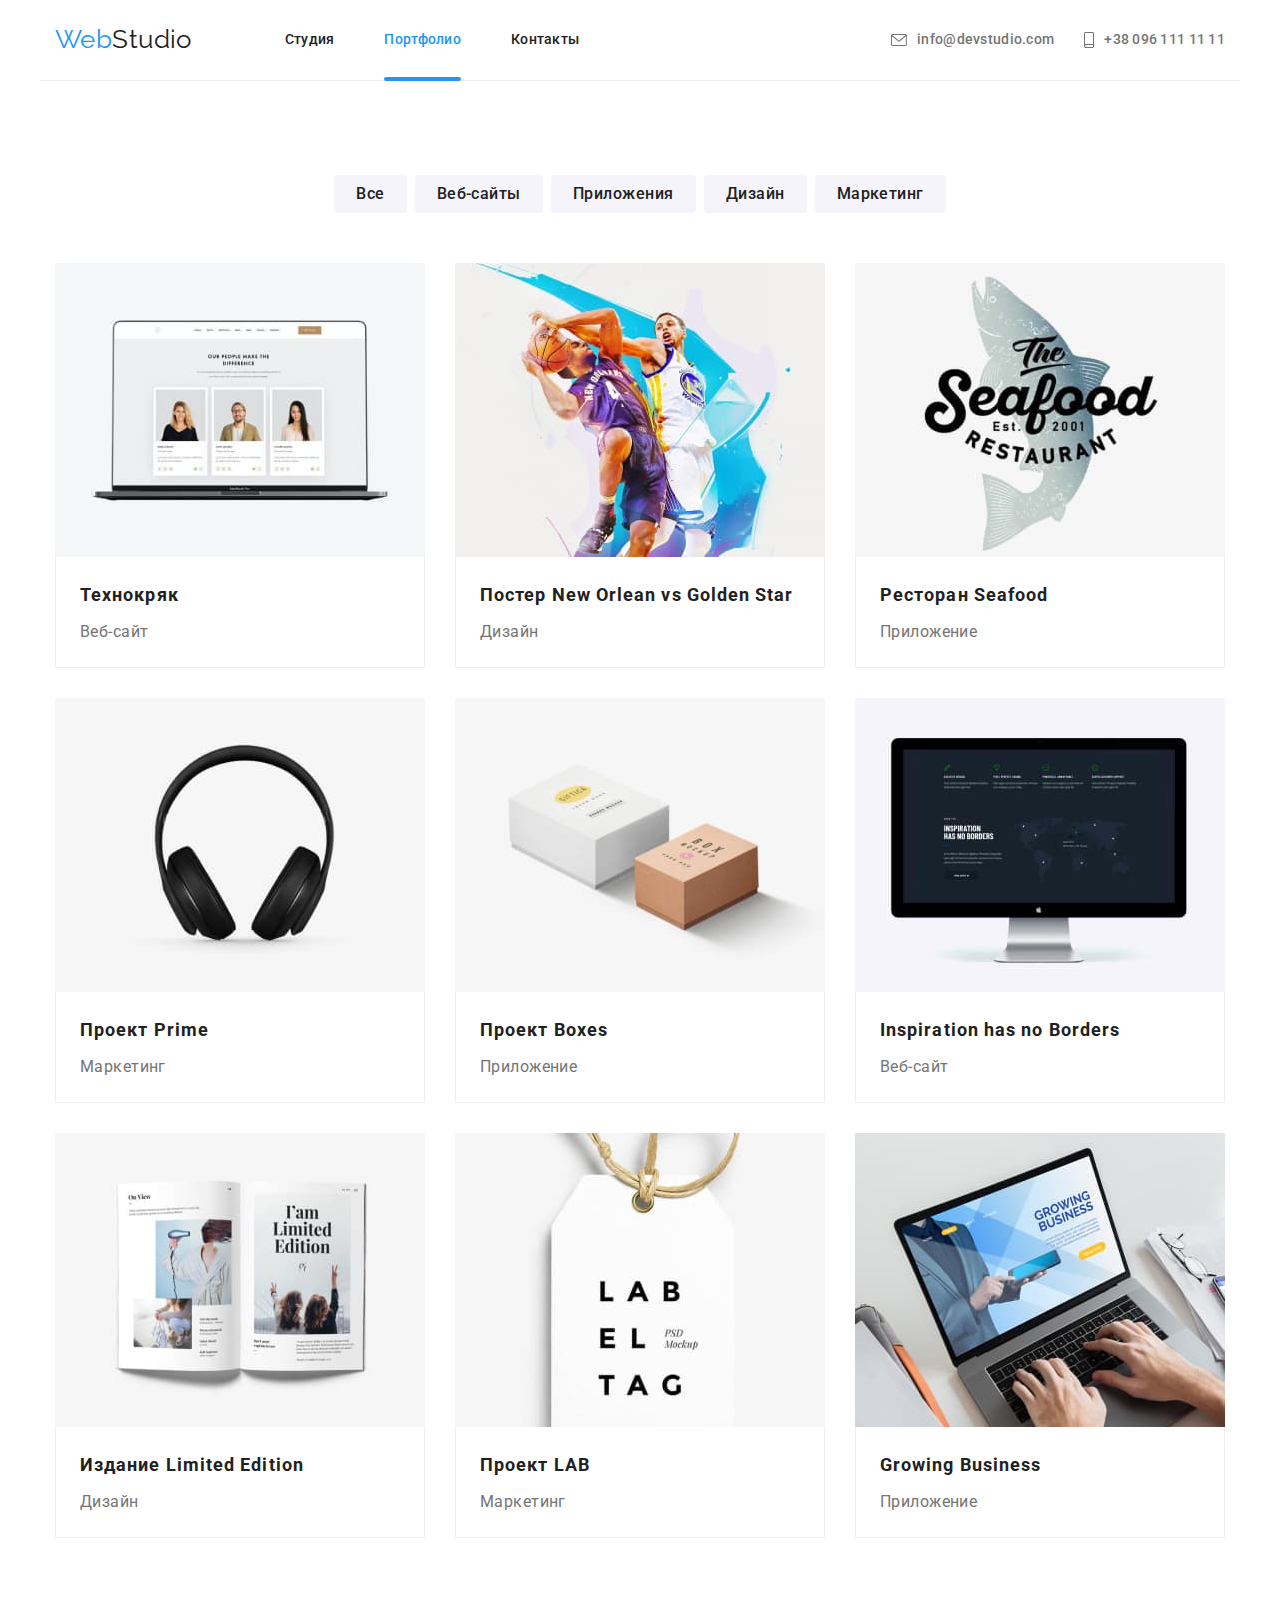
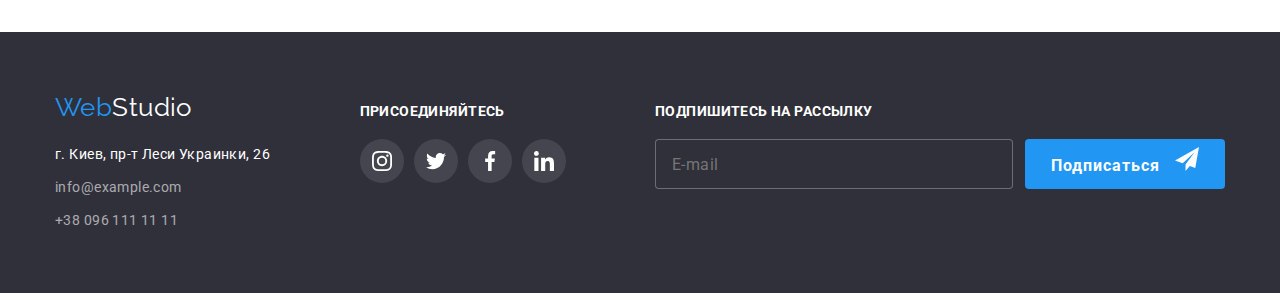
==== commit b5372c89: "исправление ошибок" ====
--- a/portfolio.html
+++ b/portfolio.html
@@ -22,10 +22,10 @@
   </head>
   <body>
     <header>
-      <div class="container page__header">
+      <div class="container page-header">
         <nav class="navigation">
-          <a href="./index.html" class="header__logo logo"
-            >Web<span class="header__studio">Studio </span>
+          <a href="./index.html" class="header-logo logo"
+            >Web<span class="header-logo__studio">Studio </span>
           </a>
           <ul class="nav">
             <li class="nav__item">
@@ -289,9 +289,9 @@
     </main>
     <footer class="section footer">
       <div class="container basement">
-        <div class="info">
+        <div>
           <a href="./index.html" class="logo"
-            >Web<span class="basement-studio">Studio</span>
+            >Web<span class="logo__studio">Studio</span>
           </a>
           <address>
             <ul class="info">
@@ -319,28 +319,28 @@
           <strong class="basement__title">присоединяйтесь</strong>
           <ul class="social">
             <li class="social__item">
-              <a class="social__link social__link--footer" href="#">
+              <a class="social__link social__link--grey" href="#">
                 <svg class="social__icon instagram">
                   <use href="./images/icons.svg#icon-instagram"></use>
                 </svg>
               </a>
             </li>
             <li class="social__item">
-              <a class="social__link social__link--footer" href="#">
+              <a class="social__link social__link--grey" href="#">
                 <svg class="social__icon twitter">
                   <use href="./images/icons.svg#icon-twitter"></use>
                 </svg>
               </a>
             </li>
             <li class="social__item">
-              <a class="social__link social__link--footer" href="#">
+              <a class="social__link social__link--grey" href="#">
                 <svg class="social__icon facebook">
                   <use href="./images/icons.svg#icon-facebook"></use>
                 </svg>
               </a>
             </li>
             <li class="social__item">
-              <a class="social__link social__link--footer" href="#">
+              <a class="social__link social__link--grey" href="#">
                 <svg class="social__icon linkedin">
                   <use href="./images/icons.svg#icon-linkedin"></use>
                 </svg>
--- a/css/main.min.css
+++ b/css/main.min.css
@@ -1,2 +1,2 @@
-:root{--general-text-color: #757575;--link-hover-color: #2196f3;--tit-text-color: #212121;--white-text-color: #FFFFFF;--bcg-filtr-color: #F5F4FA;--bg-color-second: #2F303A;--background-color-hover: #188CE8;--border-color: #eeeeee;--social-network: #AFB1B8;--contact-text-color: rgba(255, 255, 255, 0.6);--social-network-bcg: rgba(255, 255, 255, 0.1);--doing-bcg: rgba(47, 48, 58, 0.8);--project-bcg: rgba(33, 150, 243, 0.9);--input-bcg: rgba(255, 255, 255, 0.3)}.visually-hidden{position:absolute;width:1px;height:1px;margin:-1px;padding:0;overflow:hidden;border:0;clip:rect(0 0 0 0)}h1,h2,h3,h4,p,ul{margin:0;padding:0}ul{list-style:none;font-style:normal}a{text-decoration:none}img{display:block;max-width:100%;height:auto}body{background-color:var(--white-text-color);font-family:Roboto, sans-serif;letter-spacing:0.03em;color:var(--general-text-color);font-size:14px}.container{margin:0 auto;width:1200px;padding-left:15px;padding-right:15px}.section{max-width:1600px;margin-left:auto;margin-right:auto;padding-top:94px;padding-bottom:94px}.title{font-weight:700;font-size:36px;line-height:1.16;text-align:center;color:var(--tit-text-color)}.page__header{display:-webkit-box;display:-ms-flexbox;display:flex;max-width:1600px;padding-top:0px;padding-bottom:0px;margin-left:auto;margin-right:auto;border-bottom:var(--border-color) solid 1px}.navigation{display:-webkit-box;display:-ms-flexbox;display:flex}.header__logo{padding-top:24px;padding-bottom:25px;margin-right:93px}.nav{display:-webkit-box;display:-ms-flexbox;display:flex}.nav__item:not(:first-child){margin-left:50px}.nav__link{display:-webkit-box;display:-ms-flexbox;display:flex;padding-top:32px;padding-bottom:32px;letter-spacing:0.02em;font-weight:500;line-height:1.14;color:var(--tit-text-color);-webkit-transition:color 250ms cubic-bezier(0.4, 0, 0.2, 1);transition:color 250ms cubic-bezier(0.4, 0, 0.2, 1)}.nav__link:hover,.nav__link:focus{color:var(--link-hover-color)}.current{color:var(--link-hover-color);position:relative}.current::after{content:"";position:absolute;bottom:-1px;left:0;width:100%;height:4px;background-color:var(--link-hover-color);border-radius:2px}.contact{display:-webkit-box;display:-ms-flexbox;display:flex;margin-left:auto}.contact__item:last-child{margin-left:30px}.contact__link{display:-webkit-box;display:-ms-flexbox;display:flex;-webkit-box-align:center;-ms-flex-align:center;align-items:center;padding-top:32px;padding-bottom:32px;letter-spacing:0.02em;font-weight:500;line-height:1.14;-webkit-transition:color 250ms cubic-bezier(0.4, 0, 0.2, 1);transition:color 250ms cubic-bezier(0.4, 0, 0.2, 1);color:var(--general-text-color)}.contact__link:hover,.contact__link:focus{color:var(--link-hover-color)}.contact__icon{fill:currentColor;margin-right:10px}.logo{font-family:Raleway, sans-serif;font-size:26px;line-height:1.19;color:var(--link-hover-color)}.header__studio{color:var(--tit-text-color)}.basement-studio{color:var(--white-text-color)}.hero{background-color:var(--bg-color-second);background-image:-webkit-gradient(linear, left top, right top, from(rgba(47,48,58,0.4)), to(rgba(47,48,58,0.4))),url("../images/bcg-img.jpg");background-image:linear-gradient(to right, rgba(47,48,58,0.4), rgba(47,48,58,0.4)),url("../images/bcg-img.jpg");background-repeat:no-repeat;background-position:center;background-size:cover;text-align:center;padding-top:200px;padding-bottom:200px;max-width:1600px}.hero__title{margin:0 auto 30px;width:696px;font-weight:900;font-size:44px;line-height:1.36;letter-spacing:0.06em;text-transform:uppercase;color:var(--white-text-color)}.backdrop{position:fixed;width:100%;height:100%;top:0;left:0;background-color:rgba(0,0,0,0.2);opacity:1;-webkit-transform:scale(1);transform:scale(1);z-index:1;-webkit-transition:visibility 250ms cubic-bezier(0.4, 0, 0.2, 1),opacity 250ms cubic-bezier(0.4, 0, 0.2, 1),-webkit-transform 250ms cubic-bezier(0.4, 0, 0.2, 1);transition:visibility 250ms cubic-bezier(0.4, 0, 0.2, 1),opacity 250ms cubic-bezier(0.4, 0, 0.2, 1),-webkit-transform 250ms cubic-bezier(0.4, 0, 0.2, 1);transition:transform 250ms cubic-bezier(0.4, 0, 0.2, 1),visibility 250ms cubic-bezier(0.4, 0, 0.2, 1),opacity 250ms cubic-bezier(0.4, 0, 0.2, 1);transition:transform 250ms cubic-bezier(0.4, 0, 0.2, 1),visibility 250ms cubic-bezier(0.4, 0, 0.2, 1),opacity 250ms cubic-bezier(0.4, 0, 0.2, 1),-webkit-transform 250ms cubic-bezier(0.4, 0, 0.2, 1)}.is-hidden{visibility:hidden;opacity:0;-webkit-transform:scale(0);transform:scale(0);pointer-events:none}.modal{position:absolute;display:block;top:50%;left:50%;-webkit-transform:translate(-50%, -50%);transform:translate(-50%, -50%);padding:40px;min-width:528px;-webkit-box-shadow:0px 1px 3px rgba(0,0,0,0.12),0px 1px 1px rgba(0,0,0,0.14),0px 2px 1px rgba(0,0,0,0.2);box-shadow:0px 1px 3px rgba(0,0,0,0.12),0px 1px 1px rgba(0,0,0,0.14),0px 2px 1px rgba(0,0,0,0.2);border-radius:4px;background-color:var(--white-text-color)}.modal__close{position:absolute;padding:0;right:8px;top:8px;width:30px;height:30px;cursor:pointer;background-color:var(--white-text-color);border:1px solid rgba(0,0,0,0.1);border-radius:50%}.modal__icon{width:11px;height:11px;fill:black;-webkit-transition:fill 250ms cubic-bezier(0.4, 0, 0.2, 1);transition:fill 250ms cubic-bezier(0.4, 0, 0.2, 1)}.modal__close:hover .modal__icon,.modal__close:focus .modal__icon{fill:var(--link-hover-color)}.form__header{display:block;padding-left:4px;font-weight:700;font-size:20px;line-height:1.15;color:var(--tit-text-color)}.form__field{display:block;position:relative}.form__input{width:100%;padding-top:12px;padding-bottom:12px;padding-left:42px;margin-top:4px;border:1px solid rgba(33,33,33,0.2);border-radius:4px}.form__input:focus{border:1px solid var(--link-hover-color);outline:var(--link-hover-color);cursor:pointer}.form__label{display:block;margin-top:10px;font-size:12px;line-height:1.16;letter-spacing:0.01em}.form__icon{fill:var(--tit-text-color);position:absolute;top:29px;left:15px;width:18px;height:18px}.form__input:focus+.form__icon{fill:var(--link-hover-color)}.form__input--comment{display:block;padding-left:16px;padding-right:16px;resize:none;height:120px}.form__input--comment::-webkit-input-placeholder{font-size:12px;line-height:1.16;letter-spacing:0.01em;color:rgba(117,117,117,0.5)}.form__input--comment:-ms-input-placeholder{font-size:12px;line-height:1.16;letter-spacing:0.01em;color:rgba(117,117,117,0.5)}.form__input--comment::-ms-input-placeholder{font-size:12px;line-height:1.16;letter-spacing:0.01em;color:rgba(117,117,117,0.5)}.form__input--comment::placeholder{font-size:12px;line-height:1.16;letter-spacing:0.01em;color:rgba(117,117,117,0.5)}.check{position:relative;display:-webkit-box;display:-ms-flexbox;display:flex;margin-top:20px;margin-bottom:30px}.check__label{line-height:1.71;margin-left:30px}.chec__link{color:var(--link-hover-color);text-decoration:underline}.check__input{position:absolute;width:1px;height:1px;margin:-1px;padding:0;overflow:hidden;border:0;clip:rect(0 0 0 0)}.check__icon{position:absolute;display:block;width:16px;height:15px;top:4px;left:9px;background-size:cover;background-position:center;background-origin:border-box;background-image:url(../images/border.svg);-webkit-transition:background-image 250ms cubic-bezier(0.4, 0, 0.2, 1);transition:background-image 250ms cubic-bezier(0.4, 0, 0.2, 1)}.check__input:checked ~ .check__icon{border-color:transparent;background-image:url(../images/check1.svg)}.peculiarities{padding-bottom:0}.peculiarities{display:-webkit-box;display:-ms-flexbox;display:flex;-webkit-box-pack:center;-ms-flex-pack:center;justify-content:center}.peculiarities__title{margin-top:30px;margin-bottom:10px;font-weight:700;line-height:1.14;font-size:14px;text-transform:uppercase;color:var(--tit-text-color)}.peculiarities__item:not(:last-child){margin-right:30px}.peculiarities__box{display:-webkit-box;display:-ms-flexbox;display:flex;-webkit-box-align:center;-ms-flex-align:center;align-items:center;-webkit-box-pack:center;-ms-flex-pack:center;justify-content:center;height:120px;background-color:var(--bcg-filtr-color)}.peculiarities__par{line-height:1.71}.doing{display:-webkit-box;display:-ms-flexbox;display:flex;margin-top:50px}.doing__item{display:-webkit-box;display:-ms-flexbox;display:flex}.doing__item:not(:last-child){margin-right:30px}.doing__thumb{position:relative}.doing__caption{position:absolute;bottom:0;width:100%;height:70px;background-color:var(--doing-bcg);padding-top:27px}.doing__name{font-weight:700;font-size:14px;line-height:1.14;text-align:center;text-transform:uppercase;color:var(--white-text-color)}.team{background-color:var(--bcg-filtr-color)}.employee{display:-webkit-box;display:-ms-flexbox;display:flex;-ms-flex-wrap:wrap;flex-wrap:wrap;margin-top:50px}.employee__name,.employee__position{font-size:16px;line-height:1.18;text-align:center}.employee__name{margin-bottom:10px;font-weight:500;color:var(--tit-text-color)}.employee__item:not(:last-child){margin-right:30px}.employee__item{-webkit-box-shadow:0px 1px 3px rgba(0,0,0,0.12),0px 1px 1px rgba(0,0,0,0.14),0px 2px 1px rgba(0,0,0,0.2);box-shadow:0px 1px 3px rgba(0,0,0,0.12),0px 1px 1px rgba(0,0,0,0.14),0px 2px 1px rgba(0,0,0,0.2)}.employee__caption{background-color:var(--white-text-color);padding-top:30px;padding-bottom:30px;border-radius:0px 0px 4px 4px;border-right:var(--border-color) solid 1px;border-bottom:var(--border-color) solid 1px;border-left:var(--border-color) solid 1px}.employee__position{margin-bottom:16px}.client{display:-webkit-box;display:-ms-flexbox;display:flex;-webkit-box-pack:center;-ms-flex-pack:center;justify-content:center;margin-top:50px}.client__link{display:-webkit-box;display:-ms-flexbox;display:flex;border-radius:4px;border:1px solid var(--social-network);color:var(--social-network);-webkit-transition:color 250ms cubic-bezier(0.4, 0, 0.2, 1),border 250ms cubic-bezier(0.4, 0, 0.2, 1);transition:color 250ms cubic-bezier(0.4, 0, 0.2, 1),border 250ms cubic-bezier(0.4, 0, 0.2, 1)}.client__link:hover,.client__link:focus{border:1px solid var(--link-hover-color);color:var(--link-hover-color)}.client__item:not(:last-child){margin-right:30px}.client__icon{fill:currentColor;width:170px;height:92px}.filtr{display:-webkit-box;display:-ms-flexbox;display:flex;-webkit-box-pack:center;-ms-flex-pack:center;justify-content:center;margin-bottom:50px}.filtr__item:not(:last-child){margin-right:8px}.filtr__button{padding:6px 22px;border-radius:4px;border:none;cursor:pointer;font-family:Roboto, sans-serif;font-weight:500;font-size:16px;line-height:1.62;letter-spacing:0.03em;background-color:var(--bcg-filtr-color);color:var(--tit-text-color);-webkit-transition:color 250ms cubic-bezier(0.4, 0, 0.2, 1),background-color 250ms cubic-bezier(0.4, 0, 0.2, 1),-webkit-box-shadow 250ms cubic-bezier(0.4, 0, 0.2, 1);transition:color 250ms cubic-bezier(0.4, 0, 0.2, 1),background-color 250ms cubic-bezier(0.4, 0, 0.2, 1),-webkit-box-shadow 250ms cubic-bezier(0.4, 0, 0.2, 1);transition:color 250ms cubic-bezier(0.4, 0, 0.2, 1),background-color 250ms cubic-bezier(0.4, 0, 0.2, 1),box-shadow 250ms cubic-bezier(0.4, 0, 0.2, 1);transition:color 250ms cubic-bezier(0.4, 0, 0.2, 1),background-color 250ms cubic-bezier(0.4, 0, 0.2, 1),box-shadow 250ms cubic-bezier(0.4, 0, 0.2, 1),-webkit-box-shadow 250ms cubic-bezier(0.4, 0, 0.2, 1)}.filtr__button:hover,.filtr__button:focus{background-color:var(--link-hover-color);color:var(--white-text-color);-webkit-box-shadow:0px 3px 1px rgba(0,0,0,0.1),0px 1px 2px rgba(0,0,0,0.08),0px 2px 2px rgba(0,0,0,0.12);box-shadow:0px 3px 1px rgba(0,0,0,0.1),0px 1px 2px rgba(0,0,0,0.08),0px 2px 2px rgba(0,0,0,0.12)}.project{display:-webkit-box;display:-ms-flexbox;display:flex;-ms-flex-wrap:wrap;flex-wrap:wrap;margin-left:-30px;margin-top:-30px}.project__item{margin-left:30px;margin-top:30px}.project__name{margin-bottom:4px;font-weight:700;font-size:18px;line-height:2;letter-spacing:0.06em;color:var(--tit-text-color)}.project__product{font-size:16px;line-height:1.88;color:var(--general-text-color)}.project__title{padding:20px 24px;border-left:var(--border-color) solid 1px;border-right:var(--border-color) solid 1px;border-bottom:var(--border-color) solid 1px}.project__link{display:block;-webkit-transition:-webkit-box-shadow 250ms cubic-bezier(0.4, 0, 0.2, 1);transition:-webkit-box-shadow 250ms cubic-bezier(0.4, 0, 0.2, 1);transition:box-shadow 250ms cubic-bezier(0.4, 0, 0.2, 1);transition:box-shadow 250ms cubic-bezier(0.4, 0, 0.2, 1), -webkit-box-shadow 250ms cubic-bezier(0.4, 0, 0.2, 1)}.project__link:hover,.project__link:focus{-webkit-box-shadow:0px 1px 1px rgba(0,0,0,0.12),0px 4px 4px rgba(0,0,0,0.06),1px 4px 6px rgba(0,0,0,0.16);box-shadow:0px 1px 1px rgba(0,0,0,0.12),0px 4px 4px rgba(0,0,0,0.06),1px 4px 6px rgba(0,0,0,0.16)}.project__thumb{position:relative;overflow:hidden}.project__back{position:absolute;padding:63px 24px;top:0;background-color:var(--project-bcg);color:var(--white-text-color);font-size:18px;line-height:1.56;-webkit-transition:-webkit-transform 500ms cubic-bezier(0.4, 0, 0.2, 1);transition:-webkit-transform 500ms cubic-bezier(0.4, 0, 0.2, 1);transition:transform 500ms cubic-bezier(0.4, 0, 0.2, 1);transition:transform 500ms cubic-bezier(0.4, 0, 0.2, 1), -webkit-transform 500ms cubic-bezier(0.4, 0, 0.2, 1);-webkit-transform:translateY(100%);transform:translateY(100%)}.project__link:hover .project__back,.project__link:focus .project__back{-webkit-transform:translateY(0);transform:translateY(0)}.footer{background-color:var(--bg-color-second);padding-top:60px;padding-bottom:60px}.basement{display:-webkit-box;display:-ms-flexbox;display:flex;-webkit-box-align:baseline;-ms-flex-align:baseline;align-items:baseline}.basement__title{display:block;margin-bottom:20px;font-weight:700;line-height:16px;text-transform:uppercase;color:var(--white-text-color)}.info{margin-top:20px;line-height:1.71}.info__link{color:var(--white-text-color)}.info__item:not(:first-child){margin-top:9px}.info__contact{color:var(--contact-text-color);-webkit-transition:color 250ms cubic-bezier(0.4, 0, 0.2, 1);transition:color 250ms cubic-bezier(0.4, 0, 0.2, 1)}.info__contact:hover,.info__contact:focus{color:var(--link-hover-color)}.connect{margin-left:auto}.subscribe{margin-left:auto}.subscribe__form{display:-webkit-box;display:-ms-flexbox;display:flex}.subscribe__input{padding:0 16px;margin-right:12px;width:358px;height:50px;border-radius:4px;border:1px solid var(--input-bcg);color:var(--contact-text-color);font-family:'Roboto';font-size:16px;line-height:1.25;letter-spacing:0.03em;background-color:var(--bg-color-second)}.subscribe__input:focus{border:1px solid var(--link-hover-color);outline:var(--link-hover-color);cursor:pointer}.subscribe__send{margin-left:10px;width:24px;height:24px;fill:var(--white-text-color)}.button{width:200px;height:50px;border-radius:4px;border:none;cursor:pointer;font-weight:700;font-size:16px;line-height:1.88;letter-spacing:0.06em;color:var(--white-text-color);background-color:var(--link-hover-color)}.button__order{-webkit-transition:background-color 250ms cubic-bezier(0.4, 0, 0.2, 1);transition:background-color 250ms cubic-bezier(0.4, 0, 0.2, 1)}.button__order:hover,.button__order:focus{background-color:var(--background-color-hover)}.button__submit{display:block;margin:0 auto}.subscribe__button{display:-webkit-box;display:-ms-flexbox;display:flex;padding:10px 28px}.social{display:-webkit-box;display:-ms-flexbox;display:flex;-webkit-box-pack:center;-ms-flex-pack:center;justify-content:center}.social__icon{width:20px;height:20px}.social__item:not(:last-child){margin-right:10px}.social__link{display:-webkit-box;display:-ms-flexbox;display:flex;-webkit-box-pack:center;-ms-flex-pack:center;justify-content:center;-webkit-box-align:center;-ms-flex-align:center;align-items:center;width:44px;height:44px;border-radius:50%;fill:var(--social-network);-webkit-transition:fill 250ms cubic-bezier(0.4, 0, 0.2, 1),background-color 250ms cubic-bezier(0.4, 0, 0.2, 1);transition:fill 250ms cubic-bezier(0.4, 0, 0.2, 1),background-color 250ms cubic-bezier(0.4, 0, 0.2, 1)}.social__link:hover,.social__link:focus{fill:var(--white-text-color);background-color:var(--link-hover-color)}.social__link--footer{fill:var(--white-text-color);background-color:var(--social-network-bcg);-webkit-transition:background-color 250ms cubic-bezier(0.4, 0, 0.2, 1);transition:background-color 250ms cubic-bezier(0.4, 0, 0.2, 1)}
+.visually-hidden{position:absolute;width:1px;height:1px;margin:-1px;padding:0;overflow:hidden;border:0;clip:rect(0 0 0 0)}h1,h2,h3,h4,p,ul{margin:0;padding:0}ul{list-style:none;font-style:normal}a{text-decoration:none}img{display:block;max-width:100%;height:auto}body{background-color:#fff;font-family:Roboto, sans-serif;letter-spacing:0.03em;color:#757575;font-size:14px}.container{margin:0 auto;width:1200px;padding-left:15px;padding-right:15px}.section{max-width:1600px;margin:0 auto;padding-top:94px;padding-bottom:94px}.title{font-weight:700;font-size:36px;line-height:1.16;text-align:center;color:#212121}.page-header{display:-webkit-box;display:-ms-flexbox;display:flex;max-width:1600px;padding-top:0px;padding-bottom:0px;margin:0 auto;border-bottom:#eee solid 1px}.navigation{display:-webkit-box;display:-ms-flexbox;display:flex}.header-logo{padding-top:24px;padding-bottom:25px;margin-right:93px}.nav{display:-webkit-box;display:-ms-flexbox;display:flex}.nav__item:not(:first-child){margin-left:50px}.nav__link{display:-webkit-box;display:-ms-flexbox;display:flex;padding-top:32px;padding-bottom:32px;letter-spacing:0.02em;font-weight:500;line-height:1.14;color:#212121;-webkit-transition:color 250ms cubic-bezier(0.4, 0, 0.2, 1);transition:color 250ms cubic-bezier(0.4, 0, 0.2, 1)}.nav__link:hover,.nav__link:focus{color:#2196f3}.current{position:relative;color:#2196f3}.current::after{content:"";position:absolute;bottom:-1px;left:0;width:100%;height:4px;background-color:#2196f3;border-radius:2px}.contact{display:-webkit-box;display:-ms-flexbox;display:flex;margin-left:auto}.contact__item:last-child{margin-left:30px}.contact__link{display:-webkit-box;display:-ms-flexbox;display:flex;-webkit-box-align:center;-ms-flex-align:center;align-items:center;padding-top:32px;padding-bottom:32px;letter-spacing:0.02em;font-weight:500;line-height:1.14;-webkit-transition:color 250ms cubic-bezier(0.4, 0, 0.2, 1);transition:color 250ms cubic-bezier(0.4, 0, 0.2, 1);color:#757575}.contact__link:hover,.contact__link:focus{color:#2196f3}.contact__icon{fill:currentColor;margin-right:10px}.logo{font-family:Raleway, sans-serif;font-size:26px;line-height:1.19;color:#2196f3}.header-logo__studio{color:#212121}.logo__studio{color:#fff}.hero{text-align:center;padding-top:200px;padding-bottom:200px;max-width:1600px;background-color:#2F303A;background-image:-webkit-gradient(linear, left top, right top, from(rgba(47,48,58,0.4)), to(rgba(47,48,58,0.4))),url("../images/bcg-img.jpg");background-image:linear-gradient(to right, rgba(47,48,58,0.4), rgba(47,48,58,0.4)),url("../images/bcg-img.jpg");background-repeat:no-repeat;background-position:center;background-size:cover}.hero__title{margin:0 auto;margin-bottom:30px;width:696px;font-weight:900;font-size:44px;line-height:1.36;letter-spacing:0.06em;text-transform:uppercase;color:#fff}.backdrop{position:fixed;width:100%;height:100%;top:0;left:0;background-color:rgba(0,0,0,0.2);opacity:1;-webkit-transform:scale(1);transform:scale(1);z-index:1;-webkit-transition:visibility 250ms cubic-bezier(0.4, 0, 0.2, 1),opacity 250ms cubic-bezier(0.4, 0, 0.2, 1),-webkit-transform 250ms cubic-bezier(0.4, 0, 0.2, 1);transition:visibility 250ms cubic-bezier(0.4, 0, 0.2, 1),opacity 250ms cubic-bezier(0.4, 0, 0.2, 1),-webkit-transform 250ms cubic-bezier(0.4, 0, 0.2, 1);transition:transform 250ms cubic-bezier(0.4, 0, 0.2, 1),visibility 250ms cubic-bezier(0.4, 0, 0.2, 1),opacity 250ms cubic-bezier(0.4, 0, 0.2, 1);transition:transform 250ms cubic-bezier(0.4, 0, 0.2, 1),visibility 250ms cubic-bezier(0.4, 0, 0.2, 1),opacity 250ms cubic-bezier(0.4, 0, 0.2, 1),-webkit-transform 250ms cubic-bezier(0.4, 0, 0.2, 1)}.is-hidden{visibility:hidden;opacity:0;-webkit-transform:scale(0);transform:scale(0);pointer-events:none}.modal{position:absolute;display:block;top:50%;left:50%;-webkit-transform:translate(-50%, -50%);transform:translate(-50%, -50%);padding:40px;min-width:528px;-webkit-box-shadow:0px 1px 3px rgba(0,0,0,0.12),0px 1px 1px rgba(0,0,0,0.14),0px 2px 1px rgba(0,0,0,0.2);box-shadow:0px 1px 3px rgba(0,0,0,0.12),0px 1px 1px rgba(0,0,0,0.14),0px 2px 1px rgba(0,0,0,0.2);border-radius:4px;background-color:#fff}.modal__close{position:absolute;padding:0;right:8px;top:8px;width:30px;height:30px;cursor:pointer;background-color:#fff;border:1px solid rgba(0,0,0,0.1);border-radius:50%}.modal__close:hover .modal__icon,.modal__close:focus .modal__icon{fill:#2196f3}.modal__icon{width:11px;height:11px;fill:black;-webkit-transition:fill 250ms cubic-bezier(0.4, 0, 0.2, 1);transition:fill 250ms cubic-bezier(0.4, 0, 0.2, 1)}.form__header{display:block;padding-left:4px;font-weight:700;font-size:20px;line-height:1.15;color:#212121}.form__field{display:block;position:relative}.form__input{width:100%;padding-top:12px;padding-bottom:12px;padding-left:42px;margin-top:4px;border:1px solid rgba(33,33,33,0.2);border-radius:4px}.form__input:focus{border:1px solid #2196f3;outline:#2196f3;cursor:pointer}.form__input:focus+.form__icon{fill:#2196f3}.form__label{display:block;margin-top:10px;font-size:12px;line-height:1.16;letter-spacing:0.01em}.form__icon{fill:#212121;position:absolute;top:29px;left:15px;width:18px;height:18px}.form__input--comment{display:block;padding-left:16px;padding-right:16px;resize:none;height:120px}.form__input--comment::-webkit-input-placeholder{font-size:12px;line-height:1.16;letter-spacing:0.01em;color:rgba(117,117,117,0.5)}.form__input--comment:-ms-input-placeholder{font-size:12px;line-height:1.16;letter-spacing:0.01em;color:rgba(117,117,117,0.5)}.form__input--comment::-ms-input-placeholder{font-size:12px;line-height:1.16;letter-spacing:0.01em;color:rgba(117,117,117,0.5)}.form__input--comment::placeholder{font-size:12px;line-height:1.16;letter-spacing:0.01em;color:rgba(117,117,117,0.5)}.check{position:relative;display:-webkit-box;display:-ms-flexbox;display:flex;margin-top:20px;margin-bottom:30px}.check__label{line-height:1.71;margin-left:30px}.check__link{color:#2196f3;text-decoration:underline}.check__input{position:absolute;width:1px;height:1px;margin:-1px;padding:0;overflow:hidden;border:0;clip:rect(0 0 0 0)}.check__input:checked ~ .check__icon{border-color:transparent;background-image:url(../images/check1.svg)}.check__icon{position:absolute;display:block;width:16px;height:15px;top:4px;left:9px;background-size:cover;background-position:center;background-origin:border-box;background-image:url(../images/border.svg);-webkit-transition:background-image 250ms cubic-bezier(0.4, 0, 0.2, 1);transition:background-image 250ms cubic-bezier(0.4, 0, 0.2, 1)}.peculiarities{display:-webkit-box;display:-ms-flexbox;display:flex;padding-bottom:0;-webkit-box-pack:center;-ms-flex-pack:center;justify-content:center}.peculiarities__title{margin-top:30px;margin-bottom:10px;font-weight:700;line-height:1.14;font-size:14px;text-transform:uppercase;color:#212121}.peculiarities__item:not(:last-child){margin-right:30px}.peculiarities__box{display:-webkit-box;display:-ms-flexbox;display:flex;-webkit-box-align:center;-ms-flex-align:center;align-items:center;-webkit-box-pack:center;-ms-flex-pack:center;justify-content:center;width:270px;height:120px;background-color:#F5F4FA}.peculiarities__par{line-height:1.71}.doing{display:-webkit-box;display:-ms-flexbox;display:flex;margin-top:50px}.doing__item{display:-webkit-box;display:-ms-flexbox;display:flex}.doing__item:not(:last-child){margin-right:30px}.doing__thumb{position:relative}.doing__caption{position:absolute;display:-webkit-box;display:-ms-flexbox;display:flex;-webkit-box-pack:center;-ms-flex-pack:center;justify-content:center;-webkit-box-align:center;-ms-flex-align:center;align-items:center;bottom:0;width:100%;height:70px;background-color:rgba(47,48,58,0.8)}.doing__name{font-weight:700;font-size:14px;line-height:1.14;text-transform:uppercase;color:#fff}.team{background-color:#F5F4FA}.employee{display:-webkit-box;display:-ms-flexbox;display:flex;-ms-flex-wrap:wrap;flex-wrap:wrap;margin-top:50px}.employee__name,.employee__position{font-size:16px;line-height:1.18;text-align:center}.employee__name{margin-bottom:10px;font-weight:500;color:#212121}.employee__item{border-radius:0px 0px 4px 4px;-webkit-box-shadow:0px 1px 3px rgba(0,0,0,0.12),0px 1px 1px rgba(0,0,0,0.14),0px 2px 1px rgba(0,0,0,0.2);box-shadow:0px 1px 3px rgba(0,0,0,0.12),0px 1px 1px rgba(0,0,0,0.14),0px 2px 1px rgba(0,0,0,0.2)}.employee__item:not(:last-child){margin-right:30px}.employee__caption{background-color:#fff;padding-top:30px;padding-bottom:30px;border-radius:0px 0px 4px 4px}.employee__position{margin-bottom:16px}.client{display:-webkit-box;display:-ms-flexbox;display:flex;-webkit-box-pack:center;-ms-flex-pack:center;justify-content:center;margin-top:50px}.client__link{display:-webkit-box;display:-ms-flexbox;display:flex;border:1px solid #AFB1B8;border-radius:4px;color:#AFB1B8;-webkit-transition:color 250ms cubic-bezier(0.4, 0, 0.2, 1),border 250ms cubic-bezier(0.4, 0, 0.2, 1);transition:color 250ms cubic-bezier(0.4, 0, 0.2, 1),border 250ms cubic-bezier(0.4, 0, 0.2, 1)}.client__link:hover,.client__link:focus{border:1px solid #2196f3;color:#2196f3}.client__item:not(:last-child){margin-right:30px}.client__icon{fill:currentColor;width:170px;height:92px}.filtr{display:-webkit-box;display:-ms-flexbox;display:flex;-webkit-box-pack:center;-ms-flex-pack:center;justify-content:center;margin-bottom:50px}.filtr__item:not(:last-child){margin-right:8px}.filtr__button{padding:6px 22px;border-radius:4px;border:none;cursor:pointer;font-family:Roboto, sans-serif;font-weight:500;font-size:16px;line-height:1.62;letter-spacing:0.03em;background-color:#F5F4FA;color:#212121;-webkit-transition:color 250ms cubic-bezier(0.4, 0, 0.2, 1),background-color 250ms cubic-bezier(0.4, 0, 0.2, 1),-webkit-box-shadow 250ms cubic-bezier(0.4, 0, 0.2, 1);transition:color 250ms cubic-bezier(0.4, 0, 0.2, 1),background-color 250ms cubic-bezier(0.4, 0, 0.2, 1),-webkit-box-shadow 250ms cubic-bezier(0.4, 0, 0.2, 1);transition:color 250ms cubic-bezier(0.4, 0, 0.2, 1),background-color 250ms cubic-bezier(0.4, 0, 0.2, 1),box-shadow 250ms cubic-bezier(0.4, 0, 0.2, 1);transition:color 250ms cubic-bezier(0.4, 0, 0.2, 1),background-color 250ms cubic-bezier(0.4, 0, 0.2, 1),box-shadow 250ms cubic-bezier(0.4, 0, 0.2, 1),-webkit-box-shadow 250ms cubic-bezier(0.4, 0, 0.2, 1)}.filtr__button:hover,.filtr__button:focus{background-color:#2196f3;color:#fff;-webkit-box-shadow:0px 3px 1px rgba(0,0,0,0.1),0px 1px 2px rgba(0,0,0,0.08),0px 2px 2px rgba(0,0,0,0.12);box-shadow:0px 3px 1px rgba(0,0,0,0.1),0px 1px 2px rgba(0,0,0,0.08),0px 2px 2px rgba(0,0,0,0.12)}.project{display:-webkit-box;display:-ms-flexbox;display:flex;-ms-flex-wrap:wrap;flex-wrap:wrap;margin-left:-30px;margin-top:-30px}.project__item{margin-left:30px;margin-top:30px}.project__name{margin-bottom:4px;font-weight:700;font-size:18px;line-height:2;letter-spacing:0.06em;color:#212121}.project__product{font-size:16px;line-height:1.88;color:#757575}.project__title{padding:20px 24px;border-left:#eee solid 1px;border-right:#eee solid 1px;border-bottom:#eee solid 1px}.project__link{display:block;-webkit-transition:-webkit-box-shadow 250ms cubic-bezier(0.4, 0, 0.2, 1);transition:-webkit-box-shadow 250ms cubic-bezier(0.4, 0, 0.2, 1);transition:box-shadow 250ms cubic-bezier(0.4, 0, 0.2, 1);transition:box-shadow 250ms cubic-bezier(0.4, 0, 0.2, 1), -webkit-box-shadow 250ms cubic-bezier(0.4, 0, 0.2, 1)}.project__link:hover,.project__link:focus{-webkit-box-shadow:0px 1px 1px rgba(0,0,0,0.12),0px 4px 4px rgba(0,0,0,0.06),1px 4px 6px rgba(0,0,0,0.16);box-shadow:0px 1px 1px rgba(0,0,0,0.12),0px 4px 4px rgba(0,0,0,0.06),1px 4px 6px rgba(0,0,0,0.16)}.project__link:hover .project__back,.project__link:focus .project__back{-webkit-transform:translateY(0);transform:translateY(0)}.project__thumb{position:relative;overflow:hidden}.project__back{position:absolute;padding:63px 24px;top:0;background-color:rgba(33,150,243,0.9);color:#fff;font-size:18px;line-height:1.56;-webkit-transition:-webkit-transform 500ms cubic-bezier(0.4, 0, 0.2, 1);transition:-webkit-transform 500ms cubic-bezier(0.4, 0, 0.2, 1);transition:transform 500ms cubic-bezier(0.4, 0, 0.2, 1);transition:transform 500ms cubic-bezier(0.4, 0, 0.2, 1), -webkit-transform 500ms cubic-bezier(0.4, 0, 0.2, 1);-webkit-transform:translateY(100%);transform:translateY(100%)}.footer{background-color:#2F303A;padding-top:60px;padding-bottom:60px}.basement{display:-webkit-box;display:-ms-flexbox;display:flex;-webkit-box-align:baseline;-ms-flex-align:baseline;align-items:baseline}.basement__title{display:block;margin-bottom:20px;font-weight:700;line-height:16px;text-transform:uppercase;color:#fff}.info{margin-top:20px;line-height:1.71}.info__link{color:#fff}.info__item:not(:first-child){margin-top:9px}.info__contact{color:rgba(255,255,255,0.6);-webkit-transition:color 250ms cubic-bezier(0.4, 0, 0.2, 1);transition:color 250ms cubic-bezier(0.4, 0, 0.2, 1)}.info__contact:hover,.info__contact:focus{color:#2196f3}.connect{margin-left:auto}.subscribe{margin-left:auto}.subscribe__form{display:-webkit-box;display:-ms-flexbox;display:flex}.subscribe__input{padding:0 16px;margin-right:12px;width:358px;height:50px;border-radius:4px;border:1px solid rgba(255,255,255,0.3);color:rgba(255,255,255,0.6);font-family:'Roboto';font-size:16px;line-height:1.25;letter-spacing:0.03em;background-color:#2F303A}.subscribe__input:focus{border:1px solid #2196f3;outline:#2196f3;cursor:pointer}.subscribe__send{margin-left:10px;width:24px;height:24px;fill:#fff}.button{width:200px;height:50px;border-radius:4px;border:none;cursor:pointer;font-weight:700;font-size:16px;line-height:1.88;letter-spacing:0.06em;color:#fff;background-color:#2196f3}.button__order{-webkit-transition:background-color 250ms cubic-bezier(0.4, 0, 0.2, 1);transition:background-color 250ms cubic-bezier(0.4, 0, 0.2, 1)}.button__order:hover,.button__order:focus{background-color:#188CE8}.button__submit{display:block;margin:0 auto;-webkit-transition:background-color 250ms cubic-bezier(0.4, 0, 0.2, 1);transition:background-color 250ms cubic-bezier(0.4, 0, 0.2, 1)}.button__submit:hover,.button__submit:focus{background-color:#188CE8}.button__button{display:-webkit-box;display:-ms-flexbox;display:flex;padding:10px 28px;-webkit-transition:background-color 250ms cubic-bezier(0.4, 0, 0.2, 1);transition:background-color 250ms cubic-bezier(0.4, 0, 0.2, 1)}.button__button:hover,.button__button:focus{background-color:#188CE8}.social{display:-webkit-box;display:-ms-flexbox;display:flex;-webkit-box-pack:center;-ms-flex-pack:center;justify-content:center}.social__icon{width:20px;height:20px}.social__item:not(:last-child){margin-right:10px}.social__link{display:-webkit-box;display:-ms-flexbox;display:flex;-webkit-box-pack:center;-ms-flex-pack:center;justify-content:center;-webkit-box-align:center;-ms-flex-align:center;align-items:center;width:44px;height:44px;border-radius:50%;fill:#AFB1B8;-webkit-transition:fill 250ms cubic-bezier(0.4, 0, 0.2, 1),background-color 250ms cubic-bezier(0.4, 0, 0.2, 1);transition:fill 250ms cubic-bezier(0.4, 0, 0.2, 1),background-color 250ms cubic-bezier(0.4, 0, 0.2, 1)}.social__link:hover,.social__link:focus{fill:#fff;background-color:#2196f3}.social__link--grey{fill:#fff;background-color:rgba(255,255,255,0.1)}
 /*# sourceMappingURL=main.min.css.map */